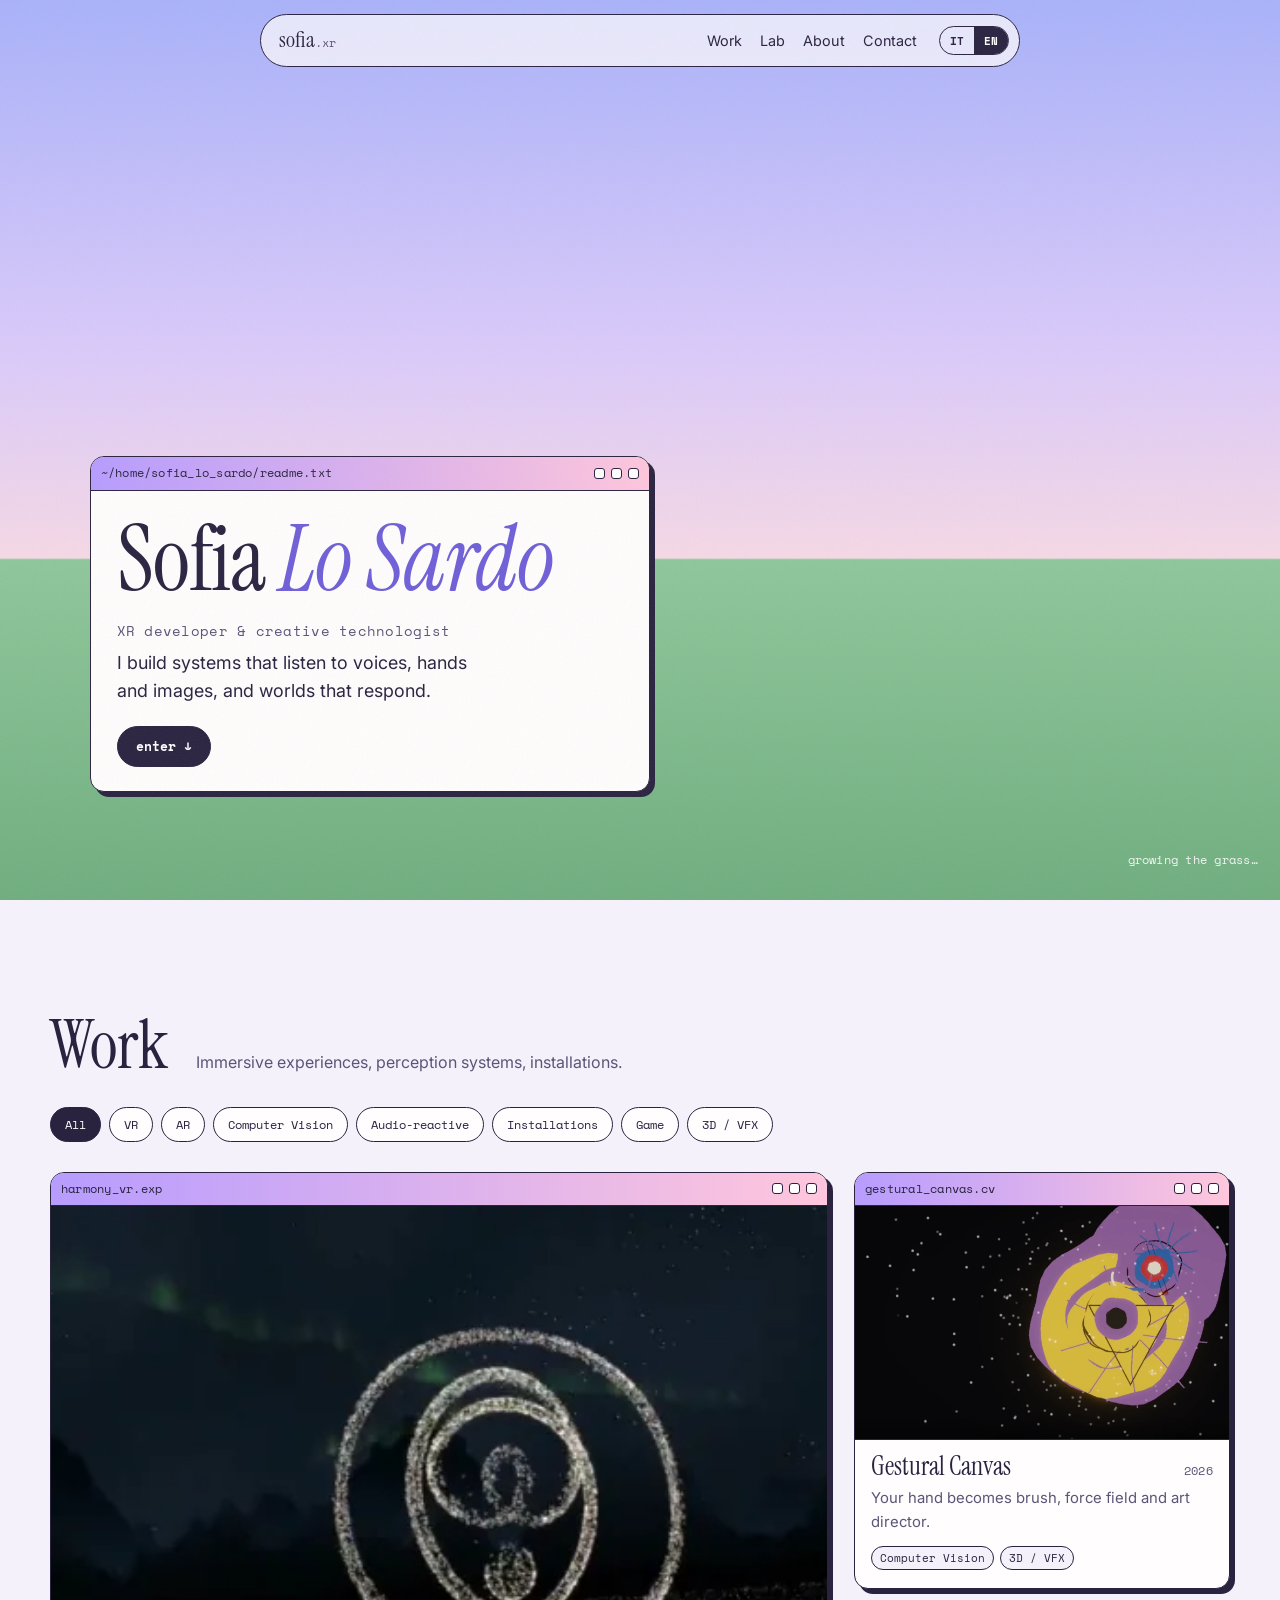
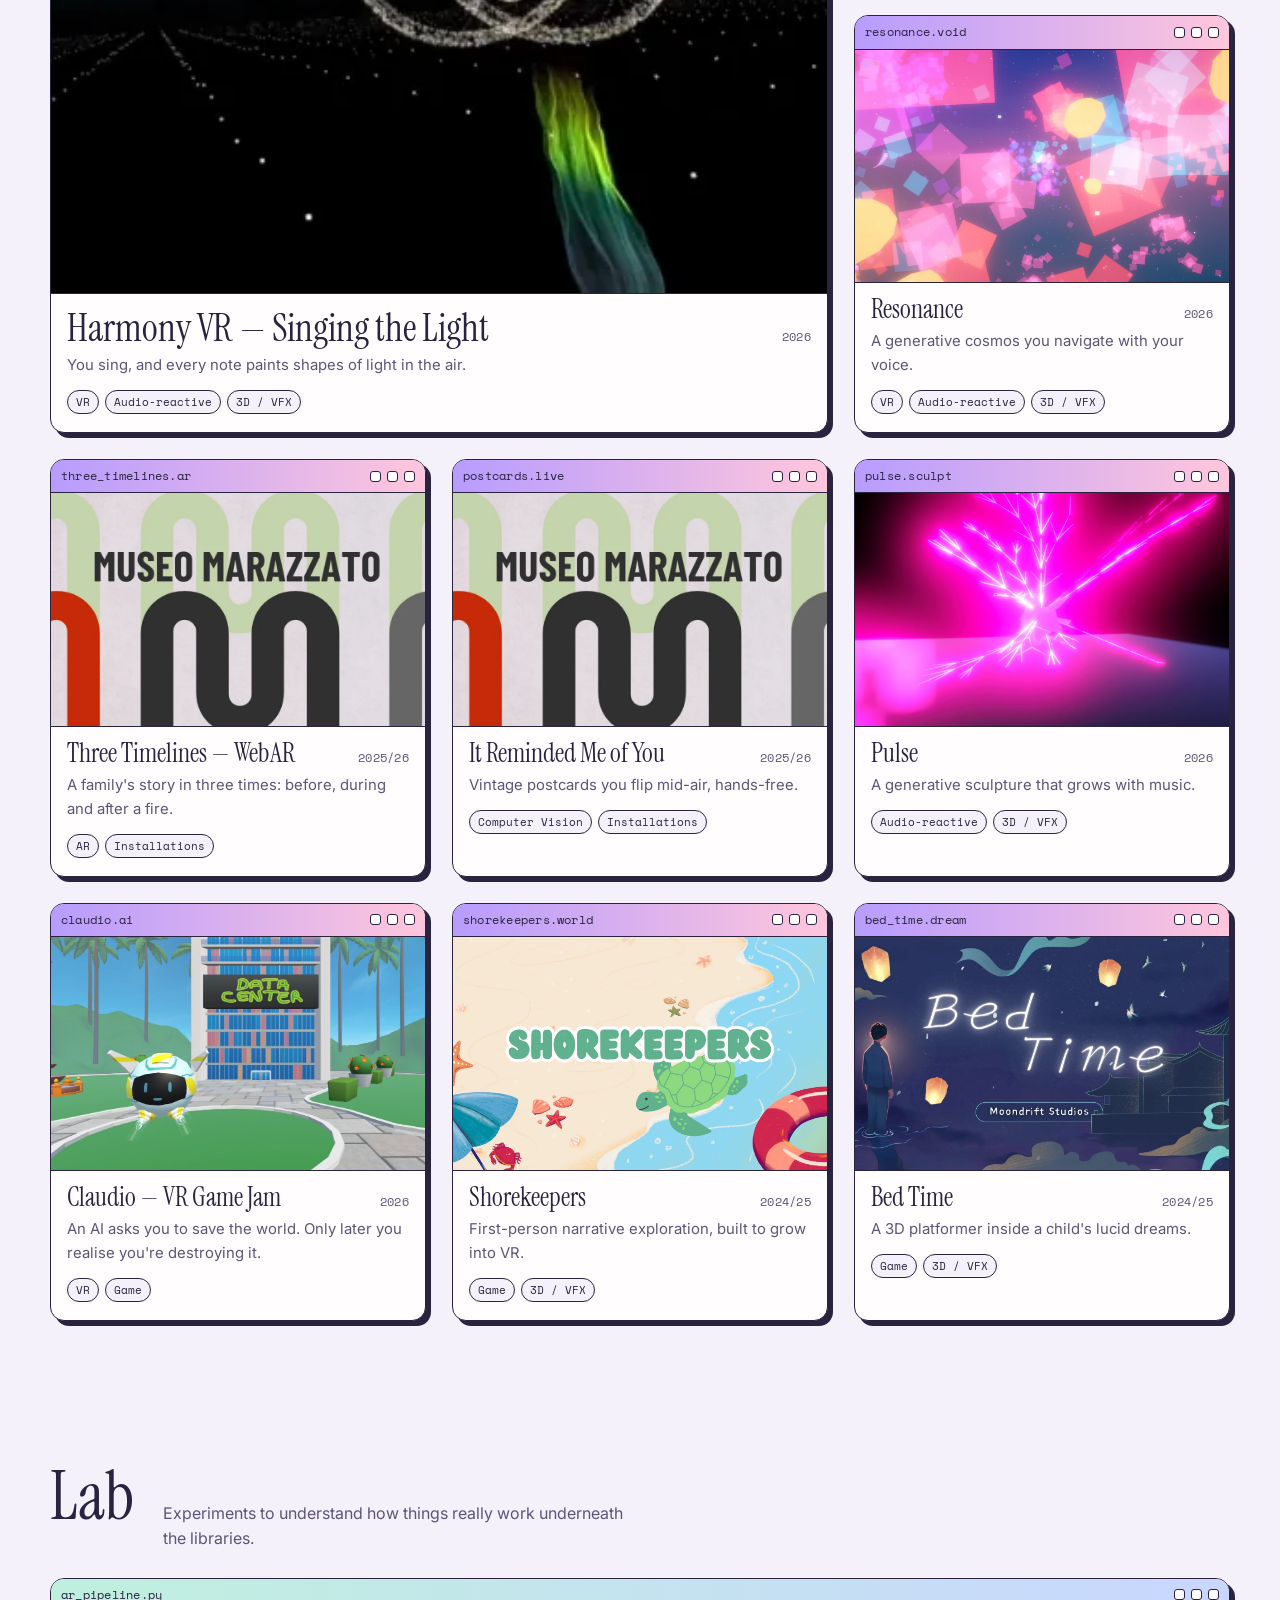
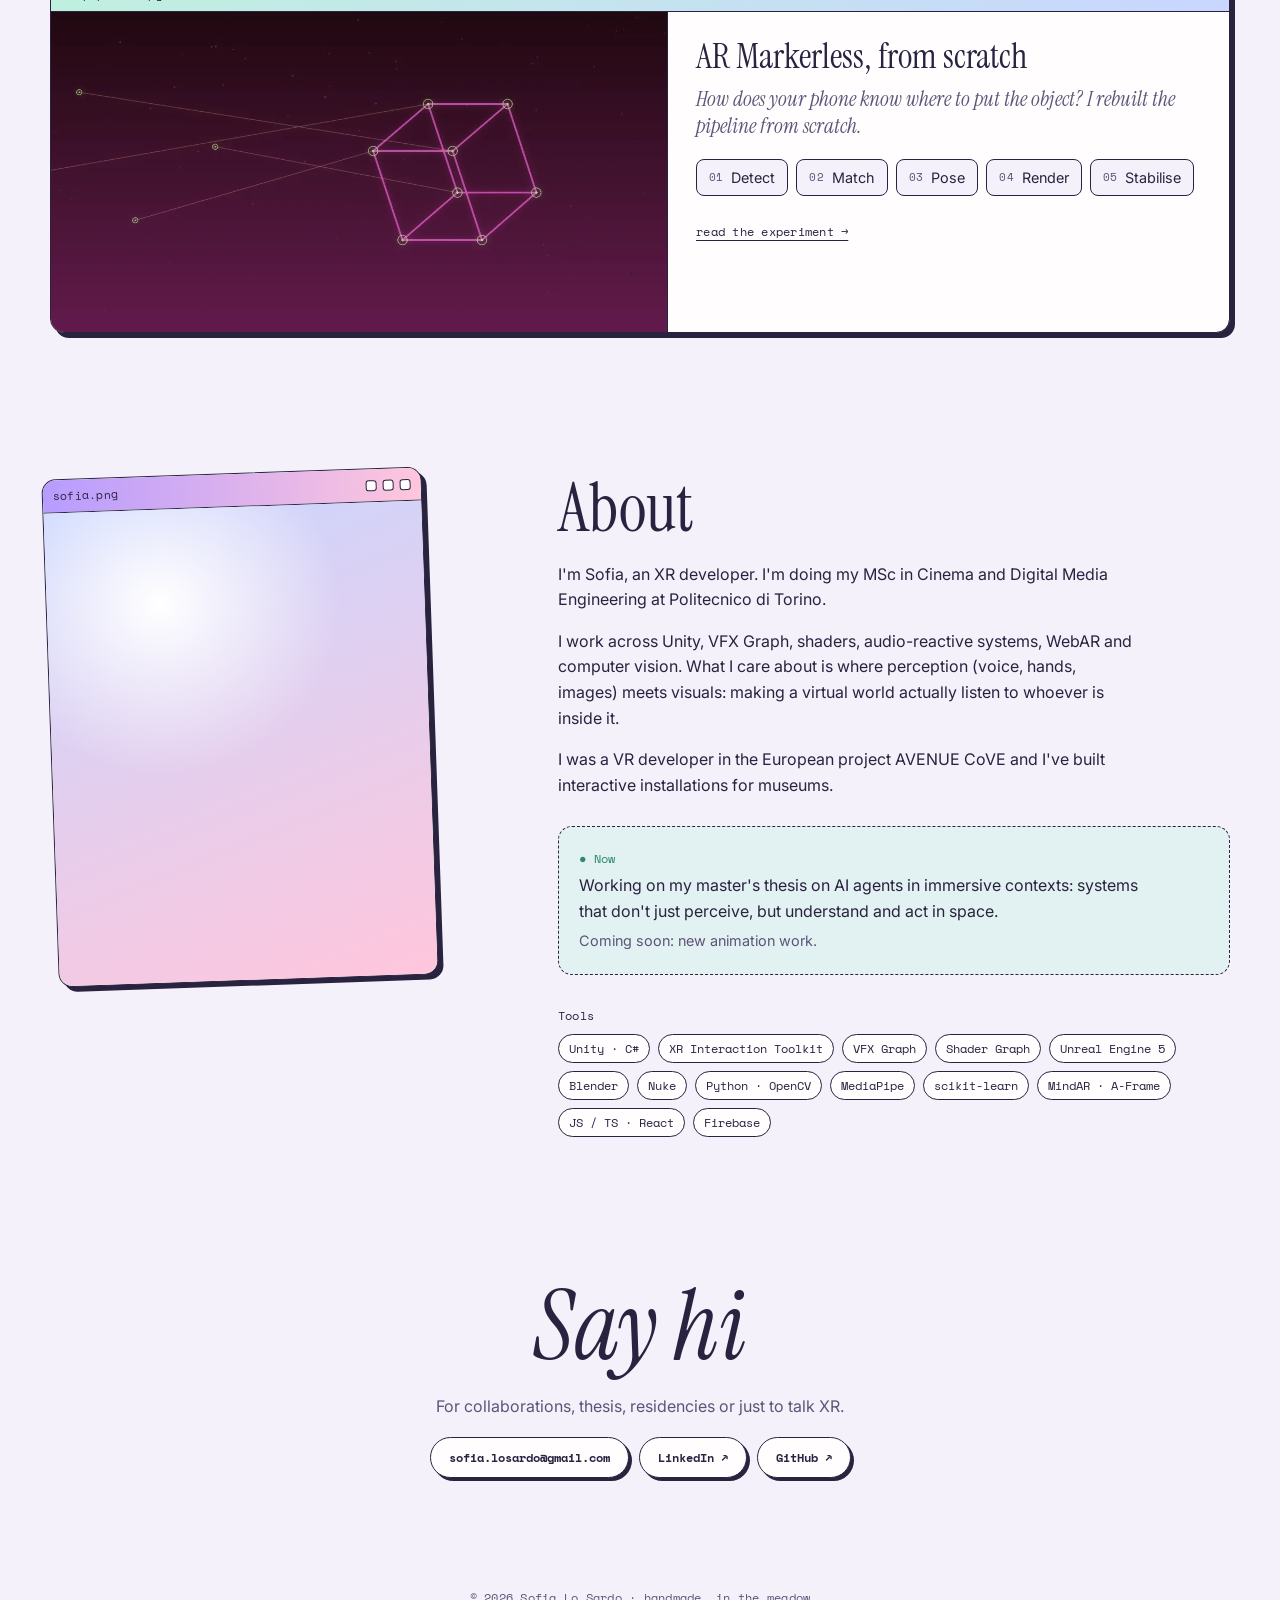
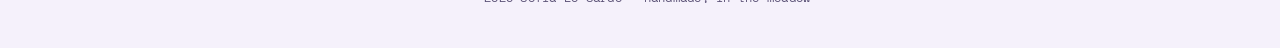
==== index.html @ 96902181 "Cache busting su CSS/JS Co-Authored-By: Claude Opus 5.5 <noreply@anthropic.com> Claude-Session: http" ====
<!DOCTYPE html>
<html lang="it">
<head>
  <meta charset="utf-8">
  <meta name="viewport" content="width=device-width, initial-scale=1">
  <title>Sofia Lo Sardo — XR Developer</title>
  <meta name="description" content="Sofia Lo Sardo — XR developer & creative technologist. VR, AR, computer vision, audio-reactive systems.">
  <meta property="og:title" content="Sofia Lo Sardo — XR Developer">
  <meta property="og:description" content="Systems that listen to voices, hands and images — and worlds that respond.">
  <link rel="preconnect" href="https://fonts.googleapis.com">
  <link rel="preconnect" href="https://fonts.gstatic.com" crossorigin>
  <link href="https://fonts.googleapis.com/css2?family=Instrument+Serif:ital@0;1&family=Space+Mono:wght@400;700&family=Inter:wght@400;500;600&display=swap" rel="stylesheet">
  <link rel="stylesheet" href="css/style.css?v=1795435050">
</head>
<body class="home">
  <header class="nav">
    <a class="nav-logo" href="#top">sofia<span>.xr</span></a>
    <nav class="nav-links">
      <a href="#work" data-i18n="nav.work">Progetti</a>
      <a href="#lab" data-i18n="nav.lab">Lab</a>
      <a href="#about" data-i18n="nav.about">About</a>
      <a href="#contact" data-i18n="nav.contact">Contatti</a>
    </nav>
    <div class="lang-toggle" role="group" aria-label="Language">
      <button data-lang="it">IT</button><button data-lang="en">EN</button>
    </div>
  </header>

  <section class="hero" id="top">
    <canvas id="hero-canvas" aria-hidden="true"></canvas>
    <div class="hero-content win">
      <div class="win-bar"><span class="mono">~/home/sofia_lo_sardo/readme.txt</span><i></i><i></i><i></i></div>
      <div class="hero-body">
        <h1>Sofia <em>Lo&nbsp;Sardo</em></h1>
        <p class="hero-role mono" data-i18n="hero.role">XR developer & creative technologist</p>
        <p class="hero-line" data-i18n="hero.line"></p>
        <a class="hero-cta" href="#work"><span data-i18n="hero.cta">entra</span> ↓</a>
      </div>
    </div>
    <p class="hero-loading mono" data-i18n="hero.loading"></p>
  </section>

  <main>
    <section class="section" id="work">
      <div class="section-head">
        <h2 data-i18n="work.title">Progetti</h2>
        <p data-i18n="work.sub"></p>
      </div>
      <div class="filters" id="filters" role="toolbar" aria-label="Filter"></div>
      <div class="grid" id="grid"></div>
    </section>

    <section class="section lab" id="lab">
      <div class="section-head">
        <h2 data-i18n="lab.title">Lab</h2>
        <p data-i18n="lab.sub"></p>
      </div>
      <div id="lab-list"></div>
    </section>

    <section class="section about" id="about">
      <div class="about-grid">
        <div class="about-photo">
          <div class="win">
            <div class="win-bar"><span class="mono">sofia.png</span><i></i><i></i><i></i></div>
            <div class="win-body photo-ph">
              <img src="assets/sofia.jpg" alt="Sofia Lo Sardo" onerror="this.remove()">
            </div>
          </div>
        </div>
        <div class="about-text">
          <h2 data-i18n="about.title">About</h2>
          <p data-i18n="about.p1"></p>
          <p data-i18n="about.p2"></p>
          <p data-i18n="about.p3"></p>
          <div class="now">
            <p class="mono now-label">● <span data-i18n="now.title">Ora</span></p>
            <p data-i18n="now.p"></p>
            <p class="now-small" data-i18n="now.anim"></p>
          </div>
          <h3 class="mono" data-i18n="skills.title">Strumenti</h3>
          <ul class="skills">
            <li>Unity · C#</li><li>XR Interaction Toolkit</li><li>VFX Graph</li><li>Shader Graph</li>
            <li>Unreal Engine 5</li><li>Blender</li><li>Nuke</li><li>Python · OpenCV</li>
            <li>MediaPipe</li><li>scikit-learn</li><li>MindAR · A-Frame</li><li>JS / TS · React</li><li>Firebase</li>
          </ul>
        </div>
      </div>
    </section>

    <section class="section contact" id="contact">
      <h2 data-i18n="contact.title">Scrivimi</h2>
      <p data-i18n="contact.p"></p>
      <div class="contact-links">
        <a class="pill" href="mailto:sofia.losardo@gmail.com">sofia.losardo@gmail.com</a>
        <a class="pill" href="https://www.linkedin.com/in/sofia-lo-sardo/" target="_blank" rel="noopener">LinkedIn ↗</a>
        <a class="pill" href="https://github.com/sofials" target="_blank" rel="noopener">GitHub ↗</a>
      </div>
    </section>
  </main>

  <footer class="footer mono">© <span id="year"></span> Sofia Lo Sardo · <span data-i18n="footer"></span></footer>

  <script src="js/projects.js?v=1795435050"></script>
  <script src="js/common.js?v=1795435050"></script>
  <script src="js/home.js?v=1795435050"></script>
  <script type="module" src="js/hero.js?v=1795435050"></script>
</body>
</html>
---- css/style.css ----
:root {
  --bg: #f5f1fb;
  --paper: #fffdfd;
  --ink: #2a2340;
  --ink-2: #5d5478;
  --line: #2a2340;
  --lilac: #b79cff;
  --pink: #ffc6dc;
  --mint: #bff0de;
  --sky: #c9d6ff;
  --radius: 14px;
  --serif: "Instrument Serif", Georgia, serif;
  --mono: "Space Mono", ui-monospace, monospace;
  --sans: "Inter", system-ui, sans-serif;
}

* { box-sizing: border-box; }
html { scroll-behavior: smooth; }
body {
  margin: 0; background: var(--bg); color: var(--ink);
  font: 16px/1.6 var(--sans);
  -webkit-font-smoothing: antialiased;
}
/* grana leggera */
body::after {
  content: ""; position: fixed; inset: 0; pointer-events: none; z-index: 100; opacity: .07;
  background-image: url("data:image/svg+xml,%3Csvg xmlns='http://www.w3.org/2000/svg' width='160' height='160'%3E%3Cfilter id='n'%3E%3CfeTurbulence type='fractalNoise' baseFrequency='.9' numOctaves='2'/%3E%3C/filter%3E%3Crect width='100%25' height='100%25' filter='url(%23n)'/%3E%3C/svg%3E");
}
a { color: inherit; }
img { display: block; max-width: 100%; }
.mono { font-family: var(--mono); font-size: .78rem; letter-spacing: .02em; }
h1, h2, h3 { font-family: var(--serif); font-weight: 400; line-height: 1.05; margin: 0; }
:focus-visible { outline: 2px dashed var(--ink); outline-offset: 3px; }

/* ---------- nav ---------- */
.nav {
  position: fixed; top: 14px; left: 50%; transform: translateX(-50%); z-index: 50;
  display: flex; align-items: center; gap: 22px;
  padding: 8px 10px 8px 18px; border: 1.5px solid var(--line); border-radius: 999px;
  background: rgba(255, 253, 253, .72); backdrop-filter: blur(12px);
  width: min(760px, calc(100% - 24px));
}
.nav-logo { font-family: var(--serif); font-size: 1.35rem; text-decoration: none; }
.nav-logo span { font-family: var(--mono); font-size: .75rem; color: var(--ink-2); }
.nav-links { display: flex; gap: 18px; margin-left: auto; }
.nav-links a { text-decoration: none; font-size: .9rem; }
.nav-links a:hover { text-decoration: underline wavy var(--lilac); text-underline-offset: 5px; }
.lang-toggle { display: flex; border: 1.5px solid var(--line); border-radius: 999px; overflow: hidden; }
.lang-toggle button {
  font: 700 .7rem var(--mono); padding: 5px 10px; border: 0; background: transparent; color: var(--ink); cursor: pointer;
}
.lang-toggle button[aria-pressed="true"] { background: var(--ink); color: var(--paper); }

/* ---------- hero ---------- */
.hero {
  position: relative; height: 100svh; min-height: 560px; overflow: hidden;
  background: linear-gradient(180deg, #a9b2fa 0%, #dccbfa 40%, #f6d9e6 62%, #8fc79a 62.2%, #6fae7e 100%);
}
#hero-canvas { position: absolute; inset: 0; width: 100%; height: 100%; display: block; opacity: 0; transition: opacity 1.2s; }
.hero.ready #hero-canvas { opacity: 1; }
.hero-loading { position: absolute; bottom: 18px; right: 22px; color: #fff; opacity: .9; transition: opacity .6s; }
.hero.ready .hero-loading, .hero.no-webgl .hero-loading { opacity: 0; }
.hero-content {
  z-index: 2;
  position: absolute; left: max(20px, 7vw); bottom: 12vh; width: min(560px, calc(100% - 40px));
  background: rgba(255, 253, 253, .82); backdrop-filter: blur(14px) saturate(1.2); -webkit-backdrop-filter: blur(14px) saturate(1.2);
}
.hero-body { padding: 22px 26px 24px; color: var(--ink); }
.hero h1 { font-size: clamp(3rem, 7vw, 5.6rem); letter-spacing: -.01em; }
.hero h1 em { font-style: italic; color: #6f5fd8; }
.hero-role { margin: 14px 0 6px; font-size: .85rem; color: var(--ink-2); }
.hero-line { font-size: clamp(1.02rem, 1.4vw, 1.18rem); max-width: 34ch; margin: 0 0 20px; }
.hero-cta {
  display: inline-block; font: 700 .8rem var(--mono); text-decoration: none; color: var(--paper);
  background: var(--ink); border: 1.5px solid var(--line); border-radius: 999px; padding: 10px 18px;
  transition: transform .2s;
}
.hero-cta:hover { transform: translateY(2px); }

/* ---------- sections ---------- */
.section { width: min(1180px, calc(100% - 40px)); margin: 0 auto; padding: 110px 0 30px; }
.section-head { display: flex; flex-wrap: wrap; align-items: baseline; gap: 10px 28px; margin-bottom: 26px; }
.section-head h2 { font-size: clamp(2.6rem, 6vw, 4.2rem); }
.section-head p { margin: 0; color: var(--ink-2); max-width: 46ch; }

/* ---------- finestre "OS" ---------- */
.win {
  display: block; background: var(--paper); border: 1.5px solid var(--line); border-radius: var(--radius);
  overflow: hidden; text-decoration: none; color: inherit;
  box-shadow: 5px 5px 0 var(--line);
}
.win-bar {
  display: flex; align-items: center; gap: 6px; padding: 7px 10px; border-bottom: 1.5px solid var(--line);
  background: linear-gradient(90deg, var(--lilac), var(--pink));
}
.win-bar .mono { margin-right: auto; font-size: .72rem; white-space: nowrap; overflow: hidden; text-overflow: ellipsis; }
.win-bar i { width: 11px; height: 11px; border: 1.5px solid var(--line); border-radius: 3px; background: var(--paper); flex: none; }

/* ---------- filtri ---------- */
.filters { display: flex; flex-wrap: wrap; gap: 8px; margin-bottom: 30px; }
.chip {
  font: 400 .78rem var(--mono); padding: 7px 14px; border: 1.5px solid var(--line); border-radius: 999px;
  background: var(--paper); color: var(--ink); cursor: pointer; transition: background .15s;
}
.chip:hover { background: var(--mint); }
.chip[aria-pressed="true"] { background: var(--ink); color: var(--paper); }

/* ---------- griglia ---------- */
.grid { display: grid; grid-template-columns: repeat(3, 1fr); gap: 26px; }
.card { transition: transform .22s, box-shadow .22s; }
.card:hover { transform: translate(-3px, -3px); box-shadow: 8px 8px 0 var(--line); }
.card.featured { grid-column: span 1; }
@media (min-width: 900px) {
  .card.featured { grid-column: span 1; }
  .grid:not(.filtered) .card.featured:first-child { grid-column: span 2; grid-row: span 2; }
  .grid:not(.filtered) .card.featured:first-child { display: flex; flex-direction: column; }
  .grid:not(.filtered) .card.featured:first-child .card-cover { aspect-ratio: auto; flex: 1; min-height: 300px; }
  .grid:not(.filtered) .card.featured:first-child h3 { font-size: 2.4rem; }
}
.card.hidden { display: none !important; }
.card-cover, .lab-cover, .p-cover {
  position: relative; aspect-ratio: 16 / 10; background-size: cover; overflow: hidden;
  border-bottom: 1.5px solid var(--line);
}
.card-cover img, .lab-cover img, .p-cover img { width: 100%; height: 100%; object-fit: cover; }
.card-body { padding: 14px 16px 18px; }
.card-top { display: flex; justify-content: space-between; gap: 10px; align-items: baseline; }
.card h3 { font-size: 1.6rem; }
.card p { margin: 6px 0 12px; color: var(--ink-2); font-size: .93rem; }
.year { color: var(--ink-2); flex: none; }
.tags { display: flex; flex-wrap: wrap; gap: 6px; }
.tag { font: .68rem var(--mono); padding: 3px 8px; border: 1px solid var(--line); border-radius: 999px; background: var(--bg); }

/* ---------- lab ---------- */
.lab .section-head h2 em { font-style: italic; }
.lab-item { transition: transform .22s, box-shadow .22s; }
.lab-item:hover { transform: translate(-3px, -3px); box-shadow: 8px 8px 0 var(--line); }
.lab-item .win-bar { background: linear-gradient(90deg, var(--mint), var(--sky)); }
.lab-body { display: grid; grid-template-columns: 1.1fr 1fr; }
.lab-cover { aspect-ratio: auto; min-height: 320px; border-bottom: 0; border-right: 1.5px solid var(--line); }
.lab-text { padding: 26px 28px; }
.lab-text h3 { font-size: 2.2rem; }
.lab-q { font-family: var(--serif); font-style: italic; font-size: 1.3rem; line-height: 1.3; color: var(--ink-2); margin: 10px 0 20px; }
.pipeline { list-style: none; padding: 0; margin: 0 0 22px; display: flex; flex-wrap: wrap; gap: 8px; }
.pipeline li { display: flex; align-items: center; gap: 8px; font-size: .9rem; padding: 6px 12px; border: 1.5px solid var(--line); border-radius: 8px; background: var(--bg); }
.pipeline li + li::before { content: "→"; margin: 0 4px 0 -20px; display: none; }
.pipeline .mono { color: var(--ink-2); font-size: .68rem; }
.link-arrow { text-decoration: underline; text-underline-offset: 4px; }

/* ---------- about ---------- */
.about-grid { display: grid; grid-template-columns: 0.8fr 1.2fr; gap: 60px; align-items: start; }
.about-photo .win { transform: rotate(-2deg); max-width: 380px; }
.photo-ph { aspect-ratio: 4 / 5; background: radial-gradient(80% 60% at 30% 20%, #fff 0%, transparent 60%), linear-gradient(160deg, var(--sky), var(--pink)); }
.photo-ph img { width: 100%; height: 100%; object-fit: cover; }
.about-text h2 { font-size: clamp(2.6rem, 6vw, 4.2rem); margin-bottom: 18px; }
.about-text p { max-width: 58ch; }
.about-text h3 { margin: 34px 0 12px; font-family: var(--mono); font-size: .78rem; }
.now { margin-top: 28px; padding: 18px 20px; border: 1.5px dashed var(--line); border-radius: var(--radius); background: rgba(191, 240, 222, .35); }
.now p { margin: 4px 0; }
.now-label { color: #2f8a6a; }
.now-small { color: var(--ink-2); font-size: .9rem; }
.skills { list-style: none; padding: 0; margin: 0; display: flex; flex-wrap: wrap; gap: 8px; }
.skills li { font: .74rem var(--mono); padding: 5px 10px; border: 1.5px solid var(--line); border-radius: 999px; background: var(--paper); }

/* ---------- contact ---------- */
.contact { text-align: center; padding-bottom: 80px; }
.contact h2 { font-size: clamp(3rem, 9vw, 6rem); font-style: italic; }
.contact p { color: var(--ink-2); }
.contact-links { display: flex; justify-content: center; flex-wrap: wrap; gap: 10px; margin-top: 18px; }
.pill {
  display: inline-block; font: 700 .78rem var(--mono); text-decoration: none; padding: 10px 18px;
  border: 1.5px solid var(--line); border-radius: 999px; background: var(--paper); box-shadow: 3px 3px 0 var(--line);
  transition: transform .15s, box-shadow .15s;
}
.pill:hover { transform: translate(2px, 2px); box-shadow: 1px 1px 0 var(--line); background: var(--pink); }

.footer { text-align: center; padding: 30px 20px 40px; color: var(--ink-2); }

/* ---------- pagina progetto ---------- */
.nav.solid { background: rgba(255, 253, 253, .9); }
.p { width: min(1000px, calc(100% - 40px)); margin: 0 auto; padding: 110px 0 40px; }
.back { display: inline-block; margin-bottom: 26px; text-decoration: none; }
.back:hover { text-decoration: underline; }
.p-file { color: var(--ink-2); margin: 0 0 8px; }
.p-head h1 { font-size: clamp(2.8rem, 7vw, 5.2rem); }
.p-tagline { font-family: var(--serif); font-style: italic; font-size: clamp(1.3rem, 2.4vw, 1.8rem); line-height: 1.25; color: var(--ink-2); margin: 12px 0 18px; max-width: 34ch; }
.p-cover { margin: 30px 0; border: 1.5px solid var(--line); border-radius: var(--radius); box-shadow: 5px 5px 0 var(--line); aspect-ratio: 16 / 8.5; }
.meta { display: grid; grid-template-columns: repeat(4, 1fr); gap: 0; margin: 0 0 50px; border: 1.5px solid var(--line); border-radius: var(--radius); overflow: hidden; background: var(--paper); }
.meta > div { padding: 14px 16px; border-right: 1.5px solid var(--line); }
.meta > div:last-child { border-right: 0; }
.meta dt { color: var(--ink-2); margin-bottom: 4px; }
.meta dd { margin: 0; font-size: .9rem; }
.p-cols { display: grid; grid-template-columns: 1.3fr 1fr; gap: 50px; margin-bottom: 40px; }
.sec-label { color: var(--ink-2); font-weight: 400; margin: 0 0 12px; }
.lead { font-size: 1.08rem; }
.list { padding-left: 0; list-style: none; margin: 0; }
.list li { position: relative; padding: 0 0 10px 22px; }
.list li::before { content: "✦"; position: absolute; left: 0; color: var(--lilac); }
.p-links { display: flex; flex-wrap: wrap; gap: 10px; margin-top: 18px; }
.video { aspect-ratio: 16 / 9; border: 1.5px solid var(--line); border-radius: var(--radius); overflow: hidden; margin: 10px 0 40px; background: #000; }
.video iframe, .video video { width: 100%; height: 100%; border: 0; display: block; }
.gallery { display: grid; grid-template-columns: repeat(2, 1fr); gap: 16px; margin-bottom: 40px; }
.gallery figure { margin: 0; border: 1.5px solid var(--line); border-radius: 10px; overflow: hidden; }

.hood { margin: 20px 0 50px; }
.hood summary { cursor: pointer; list-style: none; padding: 12px 14px; background: linear-gradient(90deg, var(--mint), var(--sky)); }
.hood summary::-webkit-details-marker { display: none; }
.hood summary .mono { font-weight: 700; font-size: .85rem; margin-right: 12px; }
.hood-hint { margin-right: auto; font-size: .85rem; color: var(--ink-2); }
.hood-plus { font-family: var(--mono); font-size: 1.2rem; transition: transform .2s; }
.hood[open] .hood-plus { transform: rotate(45deg); }
.hood-body { padding: 24px 26px 28px; }
.hood-intro { font-family: var(--serif); font-size: 1.4rem; line-height: 1.3; margin: 0 0 22px; }
.steps { list-style: none; padding: 0; margin: 0 0 20px; display: grid; gap: 12px; }
.step { display: grid; grid-template-columns: 48px 1fr; gap: 10px; padding: 14px 16px; border: 1.5px solid var(--line); border-radius: 10px; background: var(--bg); }
.step-n { font-size: 1rem; color: var(--lilac); font-weight: 700; }
.step h4 { margin: 0 0 4px; font-size: 1rem; }
.step p { margin: 0; color: var(--ink-2); font-size: .93rem; }
.table-wrap { margin: 24px 0; overflow-x: auto; }
.table-cap { color: var(--ink-2); margin: 0 0 8px; }
table { width: 100%; border-collapse: collapse; font-size: .9rem; background: var(--paper); border: 1.5px solid var(--line); }
th, td { text-align: left; padding: 10px 12px; border-bottom: 1px solid #d8d0ea; vertical-align: top; }
th { font: 700 .72rem var(--mono); background: var(--bg); border-bottom: 1.5px solid var(--line); }
.lesson { margin-top: 22px; padding: 16px 18px; border-left: 4px solid var(--lilac); background: rgba(183, 156, 255, .12); border-radius: 0 10px 10px 0; }
.lesson p { margin: 4px 0; }
.lesson .mono { color: var(--ink-2); }

.next { margin-top: 30px; transition: transform .22s, box-shadow .22s; }
.next:hover { transform: translate(-3px, -3px); box-shadow: 8px 8px 0 var(--line); }
.next-body { padding: 18px 20px; }
.next-body h3 { font-size: 2rem; }
.next-body p { margin: 6px 0 0; color: var(--ink-2); }

/* ---------- responsive ---------- */
@media (max-width: 900px) {
  .grid { grid-template-columns: repeat(2, 1fr); }
  .lab-body { grid-template-columns: 1fr; }
  .lab-cover { min-height: 220px; border-right: 0; border-bottom: 1.5px solid var(--line); }
  .about-grid { grid-template-columns: 1fr; gap: 40px; }
  .meta { grid-template-columns: 1fr 1fr; }
  .meta > div:nth-child(2) { border-right: 0; }
  .meta > div:nth-child(-n+2) { border-bottom: 1.5px solid var(--line); }
  .p-cols { grid-template-columns: 1fr; gap: 30px; }
}
@media (max-width: 620px) {
  .nav { gap: 10px; padding-left: 14px; }
  .nav-links { gap: 10px; }
  .nav-links a { font-size: .78rem; }
  .nav-links a[href$="contact"] { display: none; }
  .grid { grid-template-columns: 1fr; }
  .gallery { grid-template-columns: 1fr; }
  .meta { grid-template-columns: 1fr; }
  .meta > div { border-right: 0; border-bottom: 1.5px solid var(--line); }
  .meta > div:last-child { border-bottom: 0; }
  .hero-content { bottom: 6vh; }
  .hero-body { padding: 16px 18px 18px; }
}
@media (prefers-reduced-motion: reduce) {
  html { scroll-behavior: auto; }
  * { transition: none !important; }
}
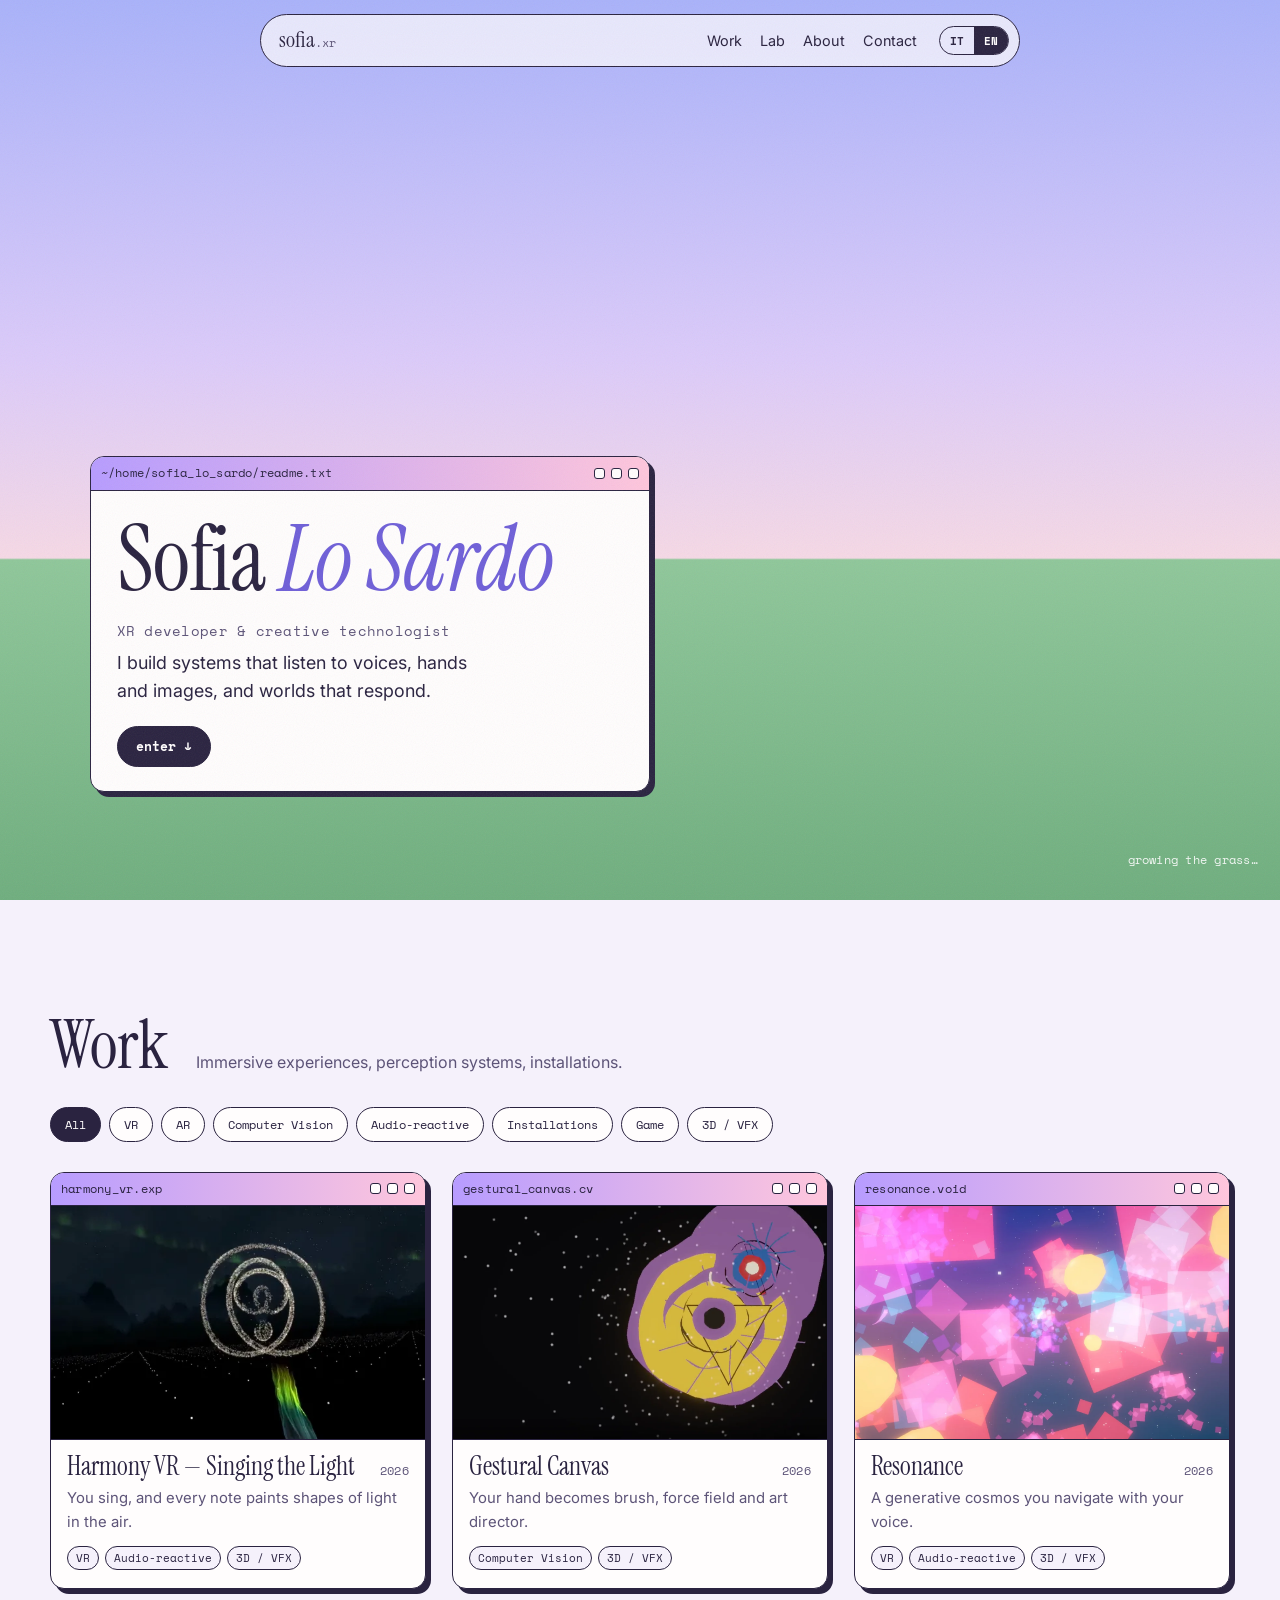
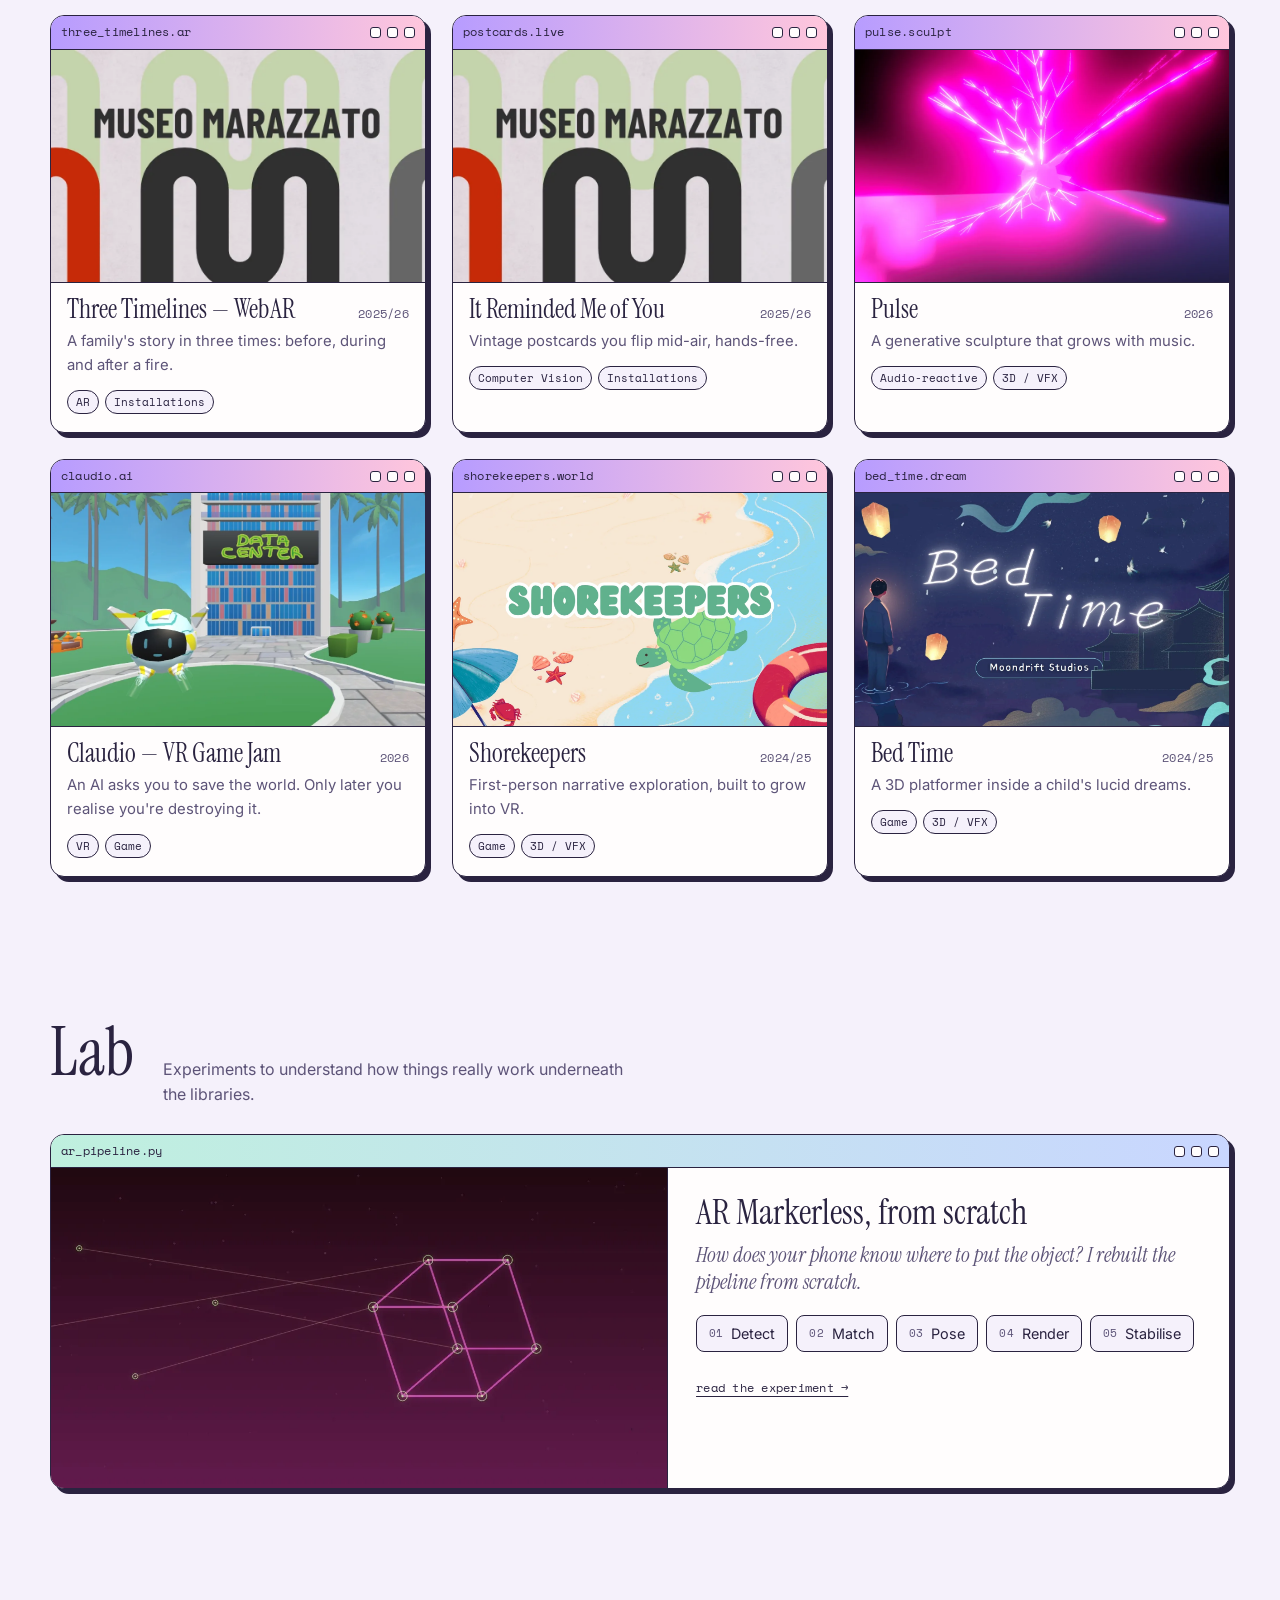
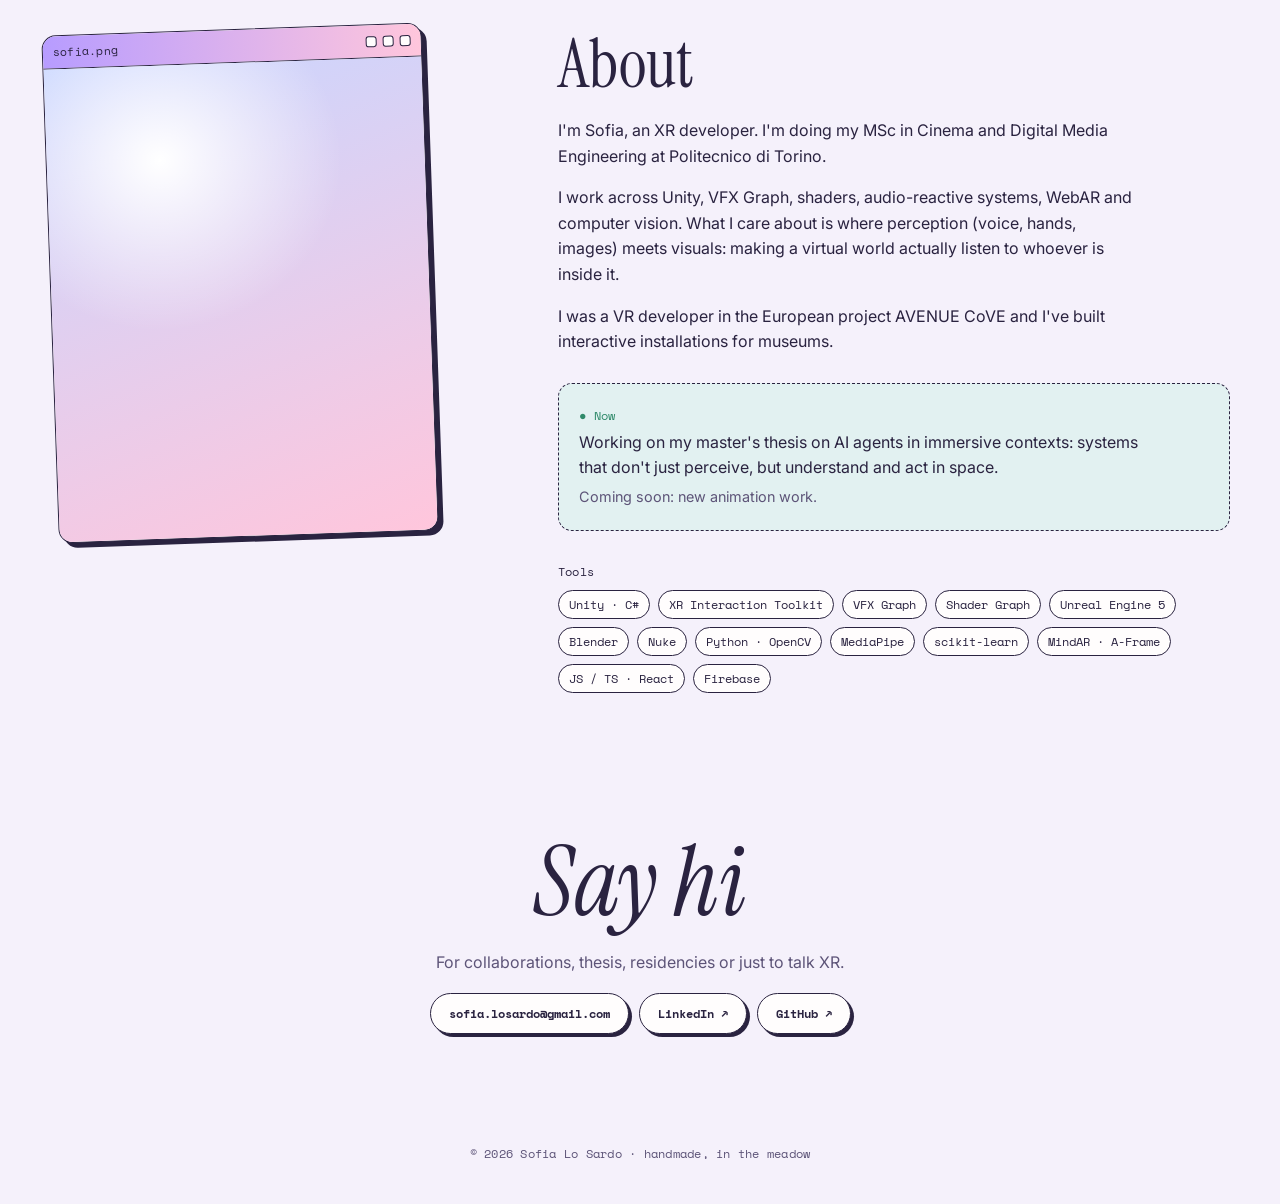
==== commit b7b7bea5: "Griglia uniforme: Harmony stessa grandezza delle altre card Co-Authored-By: Claude Opus 5.5 <noreply" ====
--- a/index.html
+++ b/index.html
@@ -10,7 +10,7 @@
   <link rel="preconnect" href="https://fonts.googleapis.com">
   <link rel="preconnect" href="https://fonts.gstatic.com" crossorigin>
   <link href="https://fonts.googleapis.com/css2?family=Instrument+Serif:ital@0;1&family=Space+Mono:wght@400;700&family=Inter:wght@400;500;600&display=swap" rel="stylesheet">
-  <link rel="stylesheet" href="css/style.css?v=1795435050">
+  <link rel="stylesheet" href="css/style.css?v=1795435146">
 </head>
 <body class="home">
   <header class="nav">
@@ -101,9 +101,9 @@
 
   <footer class="footer mono">© <span id="year"></span> Sofia Lo Sardo · <span data-i18n="footer"></span></footer>
 
-  <script src="js/projects.js?v=1795435050"></script>
-  <script src="js/common.js?v=1795435050"></script>
-  <script src="js/home.js?v=1795435050"></script>
-  <script type="module" src="js/hero.js?v=1795435050"></script>
+  <script src="js/projects.js?v=1795435146"></script>
+  <script src="js/common.js?v=1795435146"></script>
+  <script src="js/home.js?v=1795435146"></script>
+  <script type="module" src="js/hero.js?v=1795435146"></script>
 </body>
 </html>
--- a/css/style.css
+++ b/css/style.css
@@ -109,14 +109,6 @@
 .grid { display: grid; grid-template-columns: repeat(3, 1fr); gap: 26px; }
 .card { transition: transform .22s, box-shadow .22s; }
 .card:hover { transform: translate(-3px, -3px); box-shadow: 8px 8px 0 var(--line); }
-.card.featured { grid-column: span 1; }
-@media (min-width: 900px) {
-  .card.featured { grid-column: span 1; }
-  .grid:not(.filtered) .card.featured:first-child { grid-column: span 2; grid-row: span 2; }
-  .grid:not(.filtered) .card.featured:first-child { display: flex; flex-direction: column; }
-  .grid:not(.filtered) .card.featured:first-child .card-cover { aspect-ratio: auto; flex: 1; min-height: 300px; }
-  .grid:not(.filtered) .card.featured:first-child h3 { font-size: 2.4rem; }
-}
 .card.hidden { display: none !important; }
 .card-cover, .lab-cover, .p-cover {
   position: relative; aspect-ratio: 16 / 10; background-size: cover; overflow: hidden;
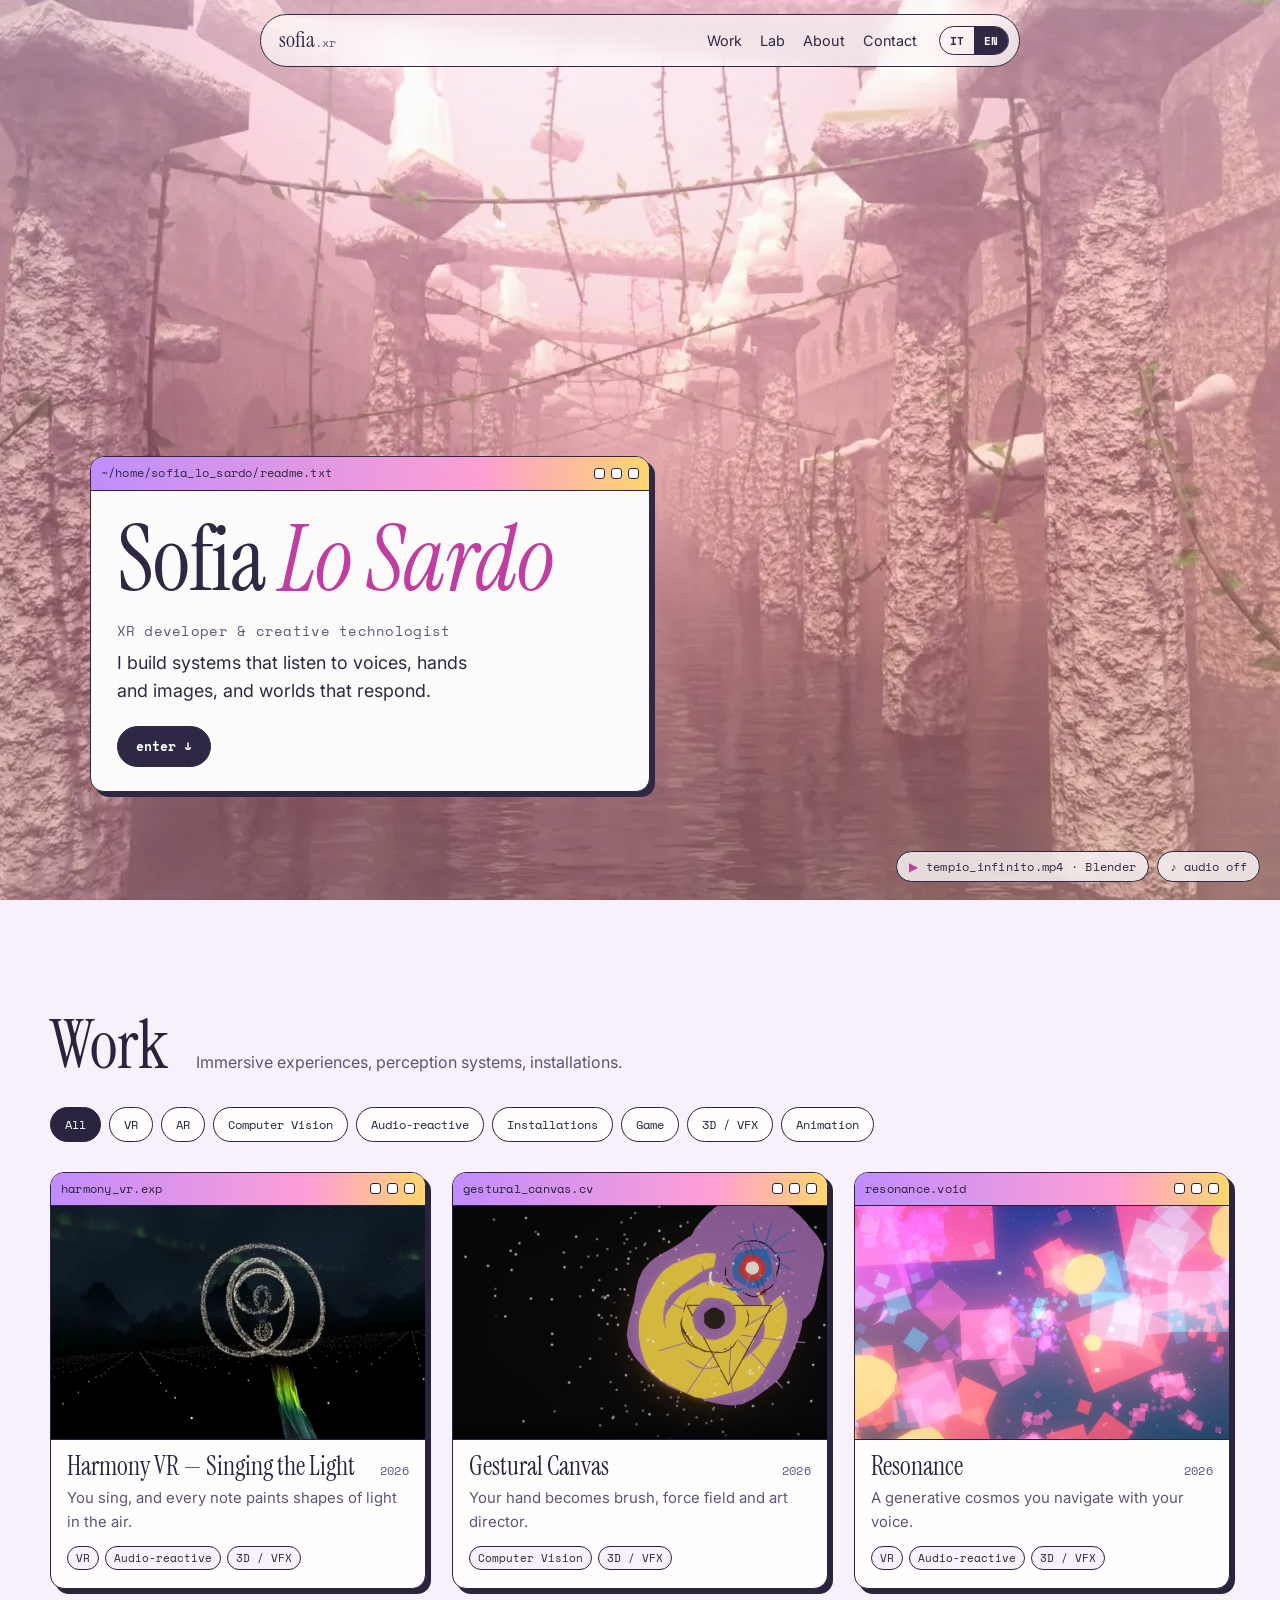
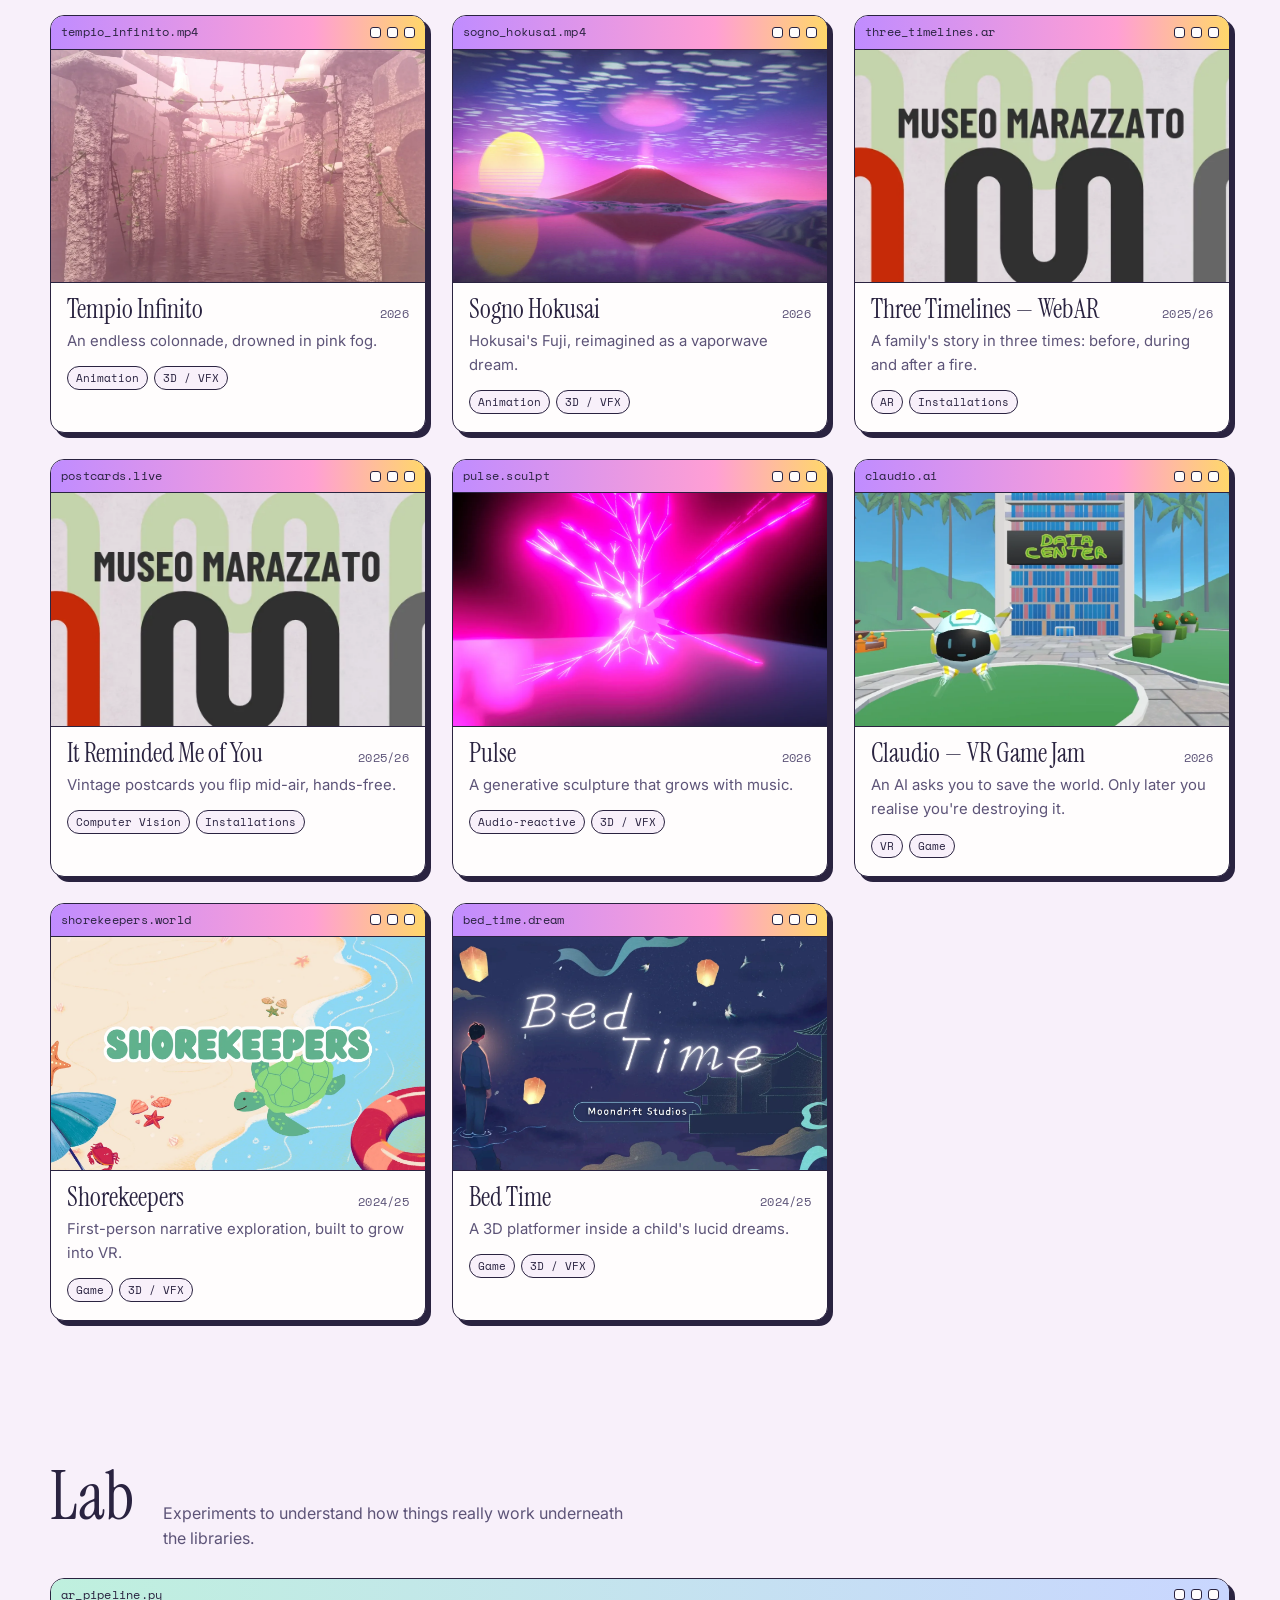
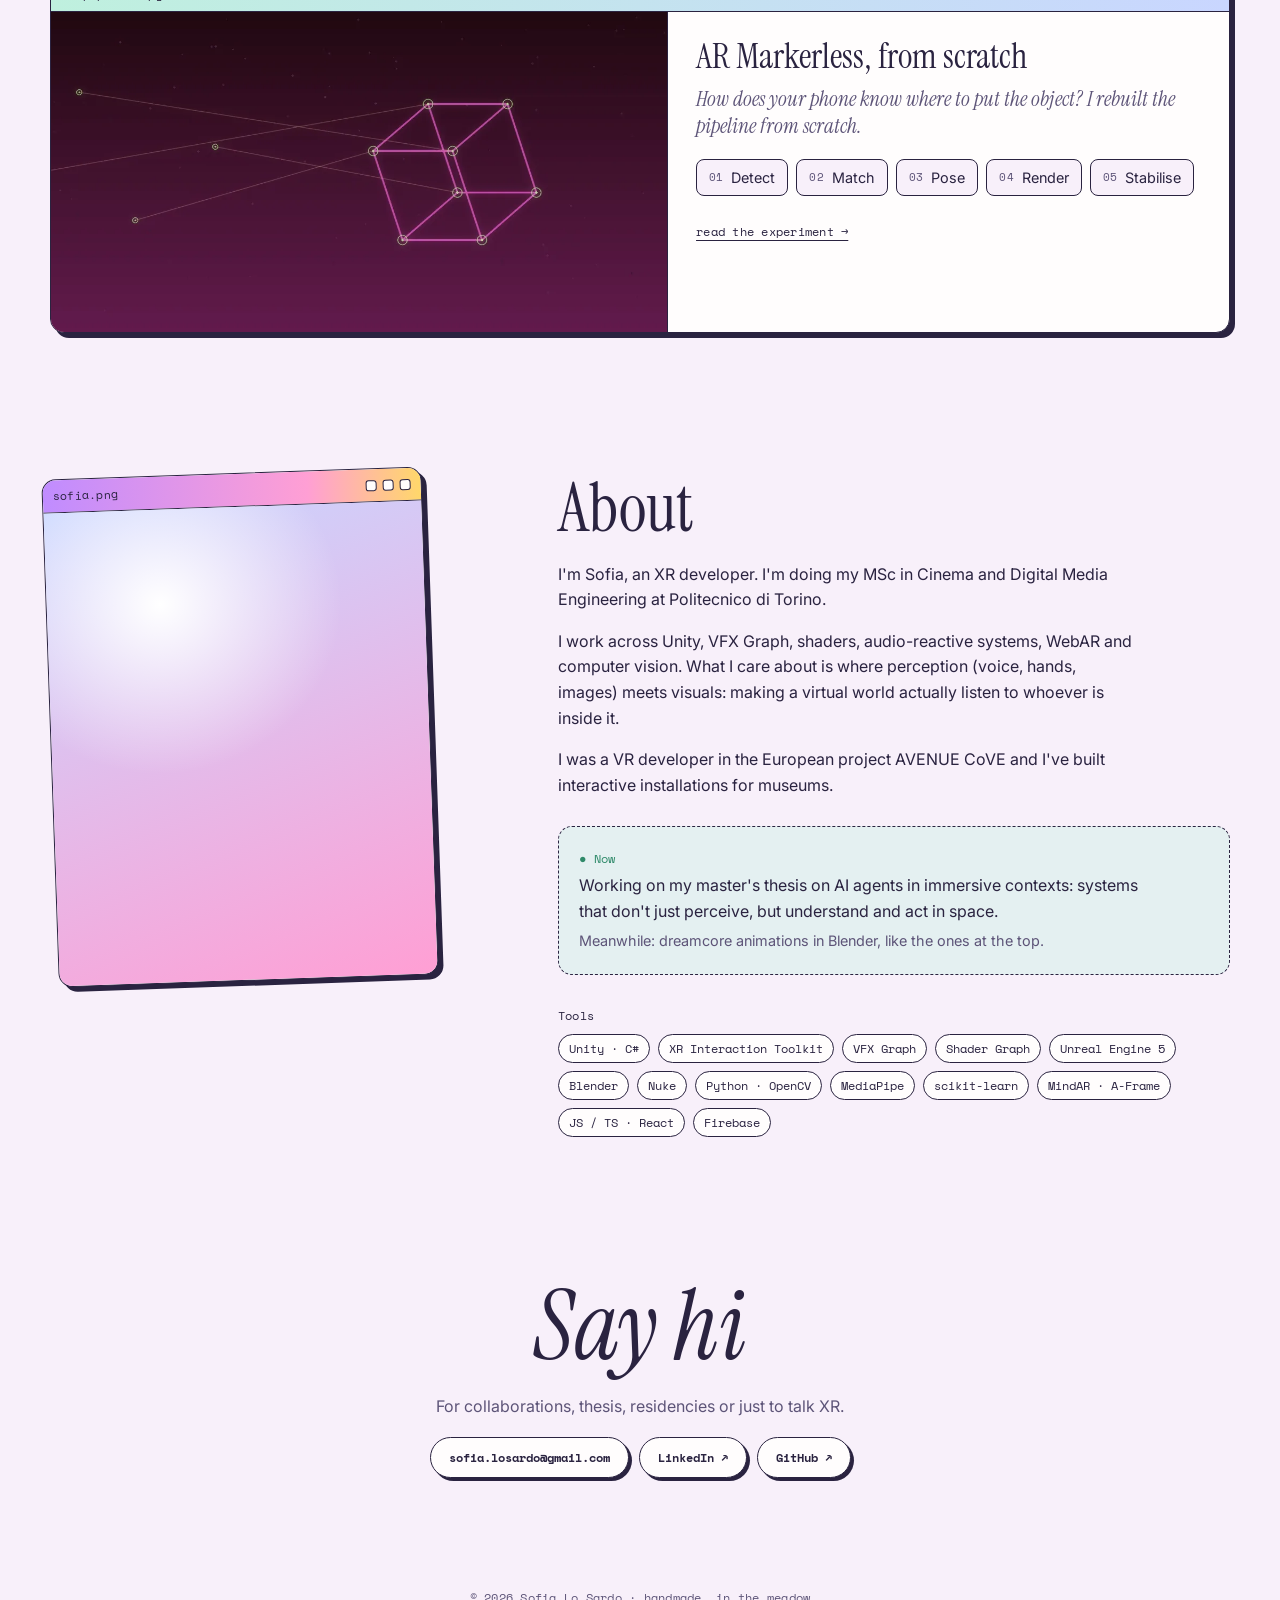
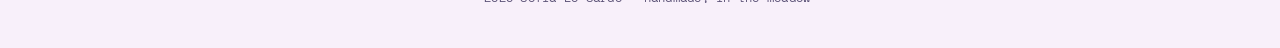
==== commit 15c89f91: "Hero con le animazioni Blender, palette vaporwave, progetti Tempio Infinito e Sogno Hokusai Co-Autho" ====
--- a/index.html
+++ b/index.html
@@ -10,7 +10,7 @@
   <link rel="preconnect" href="https://fonts.googleapis.com">
   <link rel="preconnect" href="https://fonts.gstatic.com" crossorigin>
   <link href="https://fonts.googleapis.com/css2?family=Instrument+Serif:ital@0;1&family=Space+Mono:wght@400;700&family=Inter:wght@400;500;600&display=swap" rel="stylesheet">
-  <link rel="stylesheet" href="css/style.css?v=1795435146">
+  <link rel="stylesheet" href="css/style.css?v=1795447477">
 </head>
 <body class="home">
   <header class="nav">
@@ -27,7 +27,8 @@
   </header>
 
   <section class="hero" id="top">
-    <canvas id="hero-canvas" aria-hidden="true"></canvas>
+    <video class="hero-video" playsinline muted preload="auto" aria-hidden="true"></video>
+    <video class="hero-video" playsinline muted preload="none" aria-hidden="true"></video>
     <div class="hero-content win">
       <div class="win-bar"><span class="mono">~/home/sofia_lo_sardo/readme.txt</span><i></i><i></i><i></i></div>
       <div class="hero-body">
@@ -37,7 +38,10 @@
         <a class="hero-cta" href="#work"><span data-i18n="hero.cta">entra</span> ↓</a>
       </div>
     </div>
-    <p class="hero-loading mono" data-i18n="hero.loading"></p>
+    <div class="hero-hud mono">
+      <a class="hero-now" href="#"><b>▶</b> <span></span> · Blender</a>
+      <button class="hero-sound" aria-pressed="false">♪ <span>audio off</span></button>
+    </div>
   </section>
 
   <main>
@@ -101,9 +105,9 @@
 
   <footer class="footer mono">© <span id="year"></span> Sofia Lo Sardo · <span data-i18n="footer"></span></footer>
 
-  <script src="js/projects.js?v=1795435146"></script>
-  <script src="js/common.js?v=1795435146"></script>
-  <script src="js/home.js?v=1795435146"></script>
-  <script type="module" src="js/hero.js?v=1795435146"></script>
+  <script src="js/projects.js?v=1795447477"></script>
+  <script src="js/common.js?v=1795447477"></script>
+  <script src="js/home.js?v=1795447477"></script>
+  <script src="js/hero.js?v=1795447477"></script>
 </body>
 </html>
--- a/css/style.css
+++ b/css/style.css
@@ -1,11 +1,13 @@
 :root {
-  --bg: #f5f1fb;
+  --bg: #f8f0fa;
   --paper: #fffdfd;
   --ink: #2a2340;
   --ink-2: #5d5478;
   --line: #2a2340;
-  --lilac: #b79cff;
-  --pink: #ffc6dc;
+  --lilac: #c08cff;
+  --pink: #ff9fd4;
+  --sun: #ffd76a;
+  --magenta: #c2399f;
   --mint: #bff0de;
   --sky: #c9d6ff;
   --radius: 14px;
@@ -54,12 +56,24 @@
 /* ---------- hero ---------- */
 .hero {
   position: relative; height: 100svh; min-height: 560px; overflow: hidden;
-  background: linear-gradient(180deg, #a9b2fa 0%, #dccbfa 40%, #f6d9e6 62%, #8fc79a 62.2%, #6fae7e 100%);
-}
-#hero-canvas { position: absolute; inset: 0; width: 100%; height: 100%; display: block; opacity: 0; transition: opacity 1.2s; }
-.hero.ready #hero-canvas { opacity: 1; }
-.hero-loading { position: absolute; bottom: 18px; right: 22px; color: #fff; opacity: .9; transition: opacity .6s; }
-.hero.ready .hero-loading, .hero.no-webgl .hero-loading { opacity: 0; }
+  background: linear-gradient(180deg, #5b4bd6 0%, #c35fd6 45%, #ff9fd4 70%, #f3c7dd 100%);
+}
+.hero-video {
+  position: absolute; inset: 0; width: 100%; height: 100%; object-fit: cover; display: block;
+  opacity: 0; transition: opacity 1.2s ease;
+}
+.hero-video.on { opacity: 1; }
+.hero-hud {
+  position: absolute; z-index: 3; right: 20px; bottom: 18px; display: flex; gap: 8px; align-items: center;
+}
+.hero-now, .hero-sound {
+  font: 400 .72rem var(--mono); color: var(--ink); text-decoration: none; cursor: pointer;
+  background: rgba(255, 253, 253, .8); backdrop-filter: blur(10px); -webkit-backdrop-filter: blur(10px);
+  border: 1.5px solid var(--line); border-radius: 999px; padding: 6px 12px;
+}
+.hero-now b { color: var(--magenta); font-weight: 400; }
+.hero-now:hover, .hero-sound:hover { background: var(--sun); }
+.hero-sound[aria-pressed="true"] { background: var(--ink); color: var(--paper); }
 .hero-content {
   z-index: 2;
   position: absolute; left: max(20px, 7vw); bottom: 12vh; width: min(560px, calc(100% - 40px));
@@ -67,7 +81,7 @@
 }
 .hero-body { padding: 22px 26px 24px; color: var(--ink); }
 .hero h1 { font-size: clamp(3rem, 7vw, 5.6rem); letter-spacing: -.01em; }
-.hero h1 em { font-style: italic; color: #6f5fd8; }
+.hero h1 em { font-style: italic; color: var(--magenta); }
 .hero-role { margin: 14px 0 6px; font-size: .85rem; color: var(--ink-2); }
 .hero-line { font-size: clamp(1.02rem, 1.4vw, 1.18rem); max-width: 34ch; margin: 0 0 20px; }
 .hero-cta {
@@ -91,7 +105,7 @@
 }
 .win-bar {
   display: flex; align-items: center; gap: 6px; padding: 7px 10px; border-bottom: 1.5px solid var(--line);
-  background: linear-gradient(90deg, var(--lilac), var(--pink));
+  background: linear-gradient(90deg, var(--lilac), var(--pink) 70%, var(--sun));
 }
 .win-bar .mono { margin-right: auto; font-size: .72rem; white-space: nowrap; overflow: hidden; text-overflow: ellipsis; }
 .win-bar i { width: 11px; height: 11px; border: 1.5px solid var(--line); border-radius: 3px; background: var(--paper); flex: none; }
@@ -205,7 +219,7 @@
 .hood-intro { font-family: var(--serif); font-size: 1.4rem; line-height: 1.3; margin: 0 0 22px; }
 .steps { list-style: none; padding: 0; margin: 0 0 20px; display: grid; gap: 12px; }
 .step { display: grid; grid-template-columns: 48px 1fr; gap: 10px; padding: 14px 16px; border: 1.5px solid var(--line); border-radius: 10px; background: var(--bg); }
-.step-n { font-size: 1rem; color: var(--lilac); font-weight: 700; }
+.step-n { font-size: 1rem; color: var(--magenta); font-weight: 700; }
 .step h4 { margin: 0 0 4px; font-size: 1rem; }
 .step p { margin: 0; color: var(--ink-2); font-size: .93rem; }
 .table-wrap { margin: 24px 0; overflow-x: auto; }
@@ -246,8 +260,13 @@
   .meta > div:last-child { border-bottom: 0; }
   .hero-content { bottom: 6vh; }
   .hero-body { padding: 16px 18px 18px; }
+  .hero-content { bottom: 70px; }
+  .hero-hud { left: 20px; right: auto; bottom: 16px; }
 }
 @media (prefers-reduced-motion: reduce) {
   html { scroll-behavior: auto; }
   * { transition: none !important; }
 }
+
+.p-video { aspect-ratio: 16 / 9; background: #000; }
+.p-video video { width: 100%; height: 100%; display: block; object-fit: cover; }
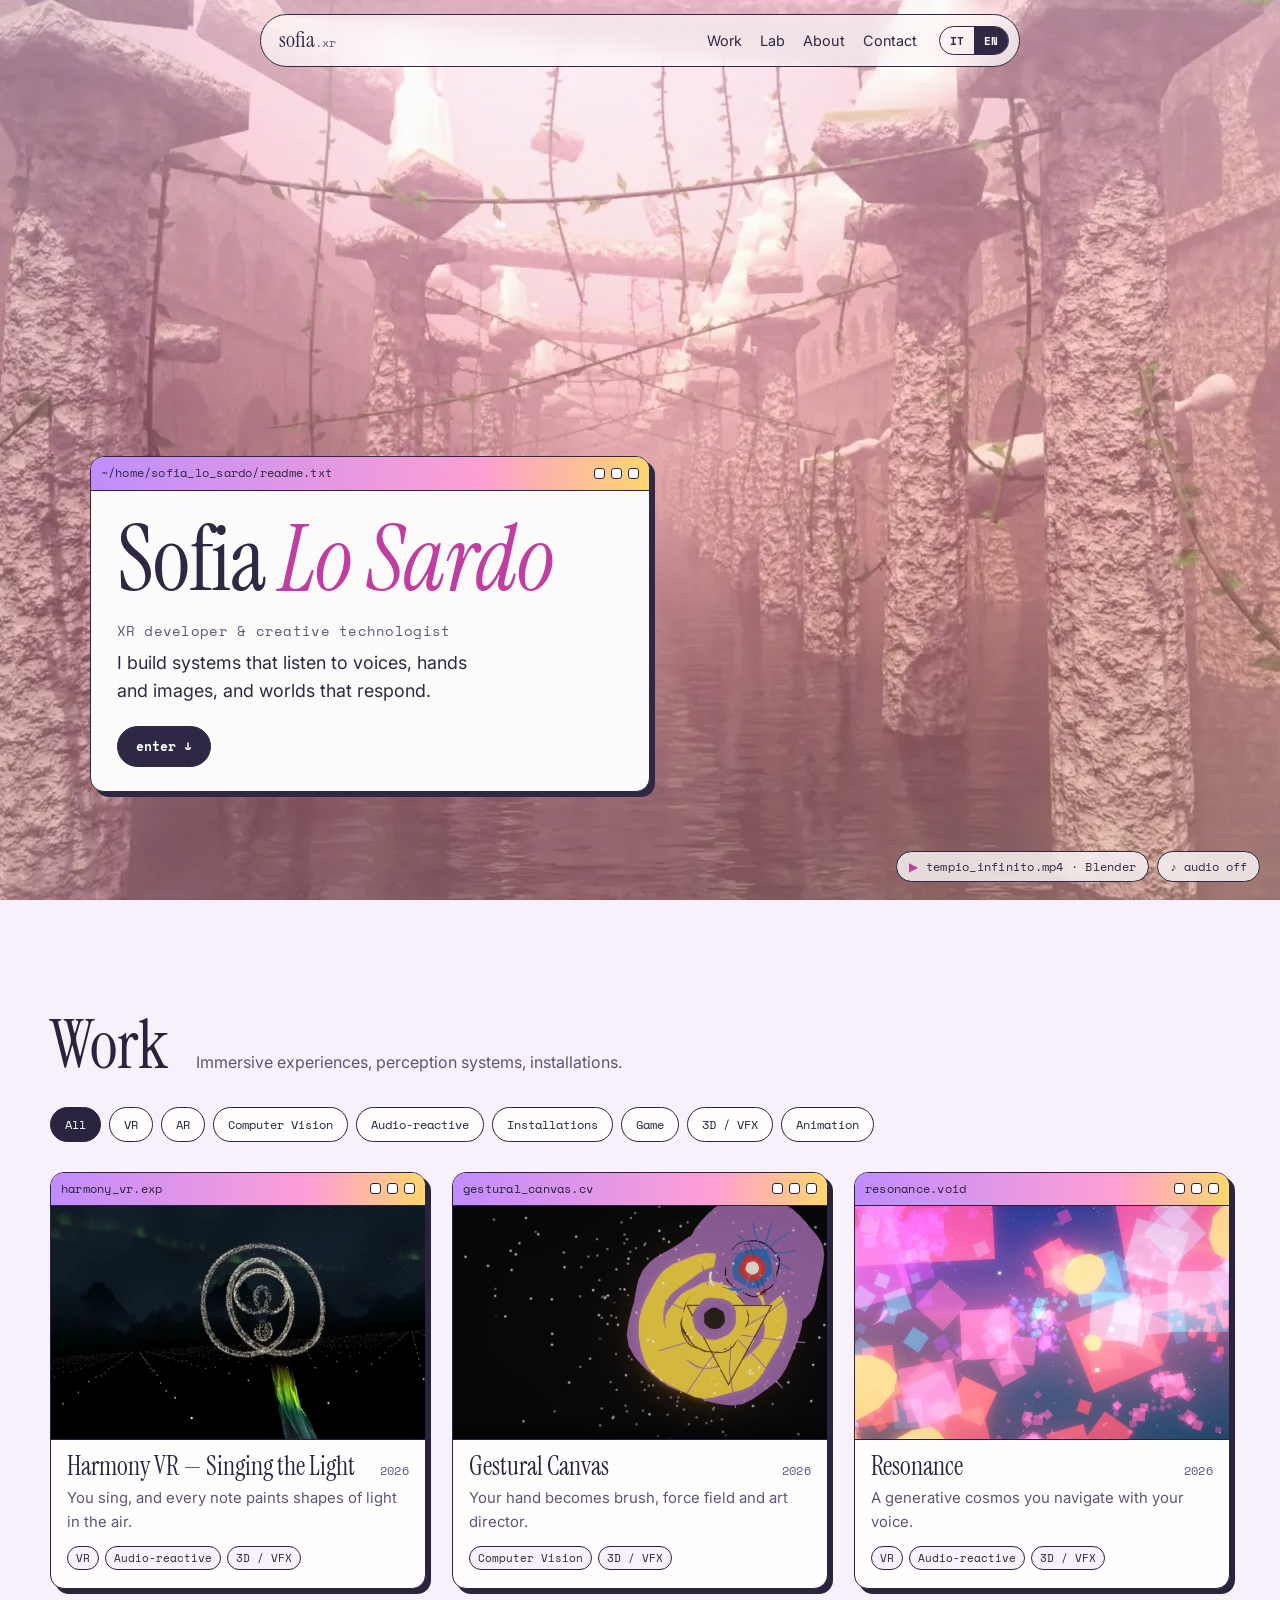
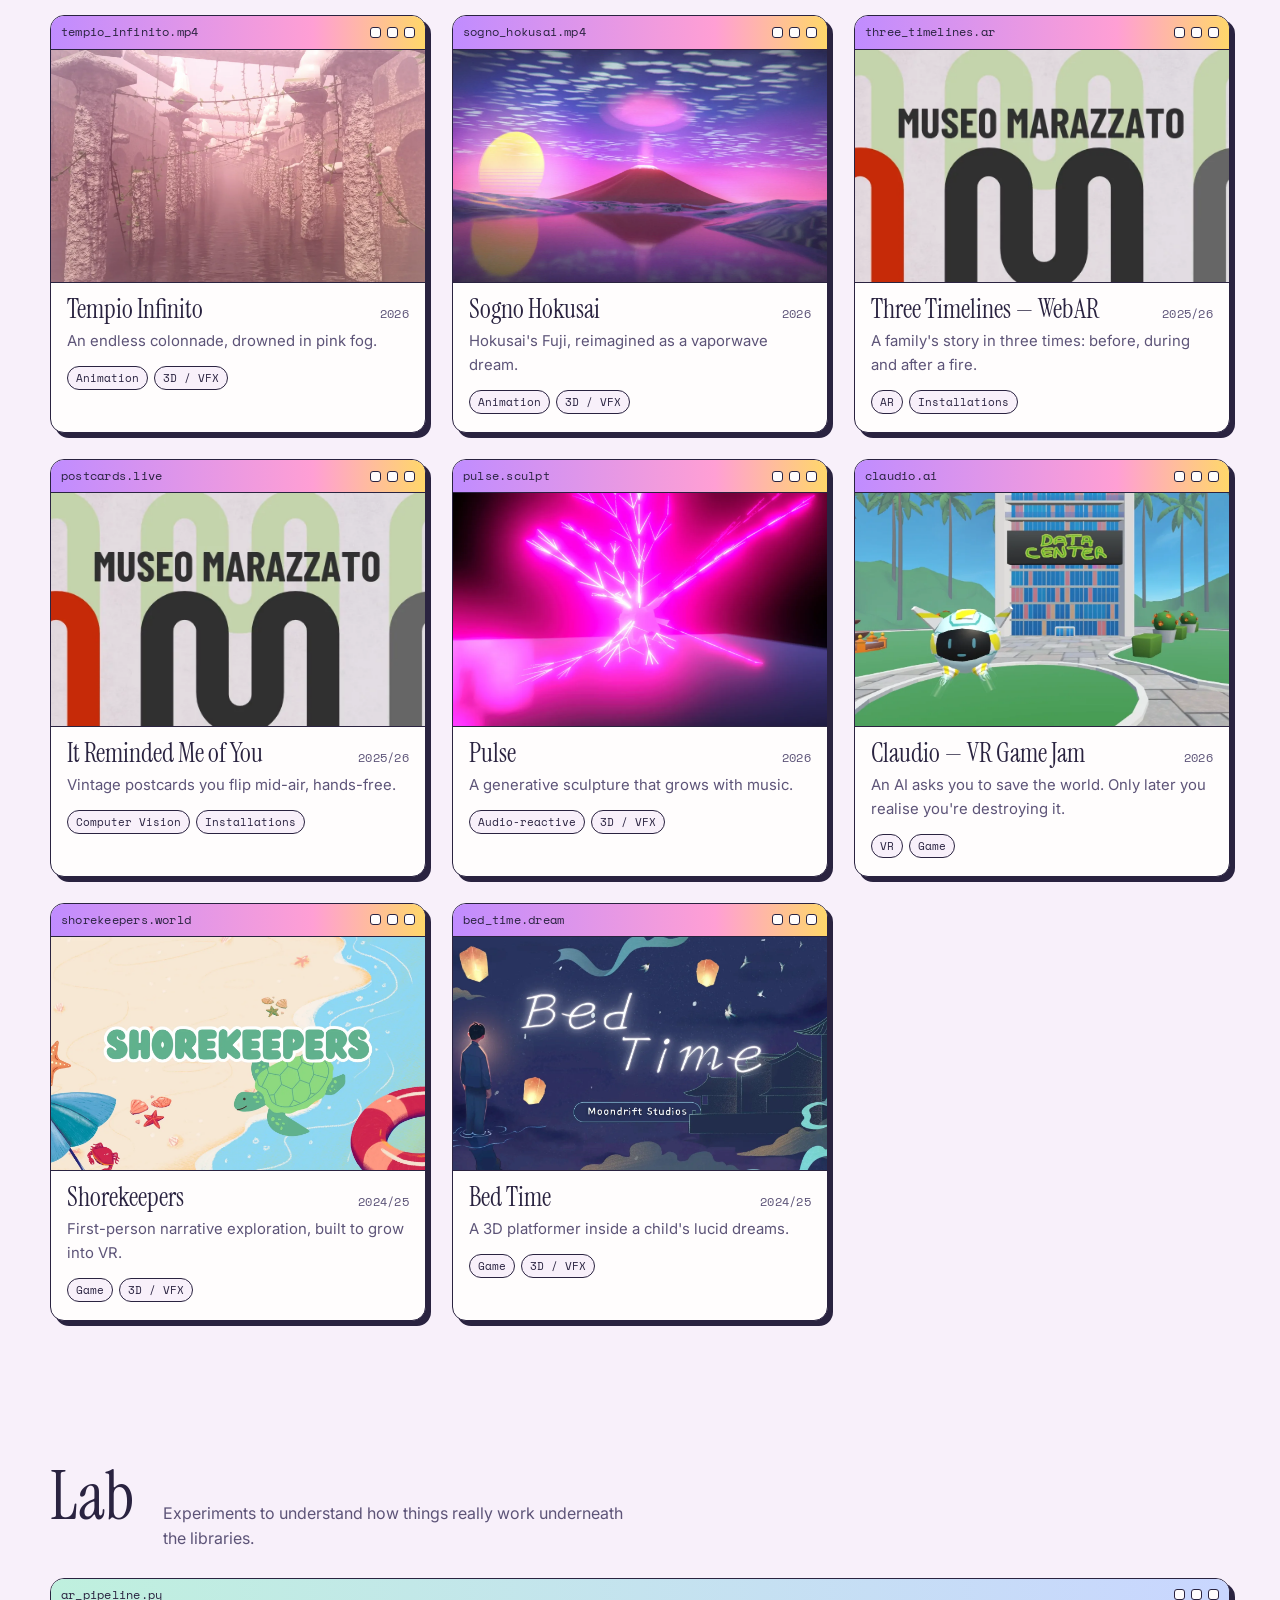
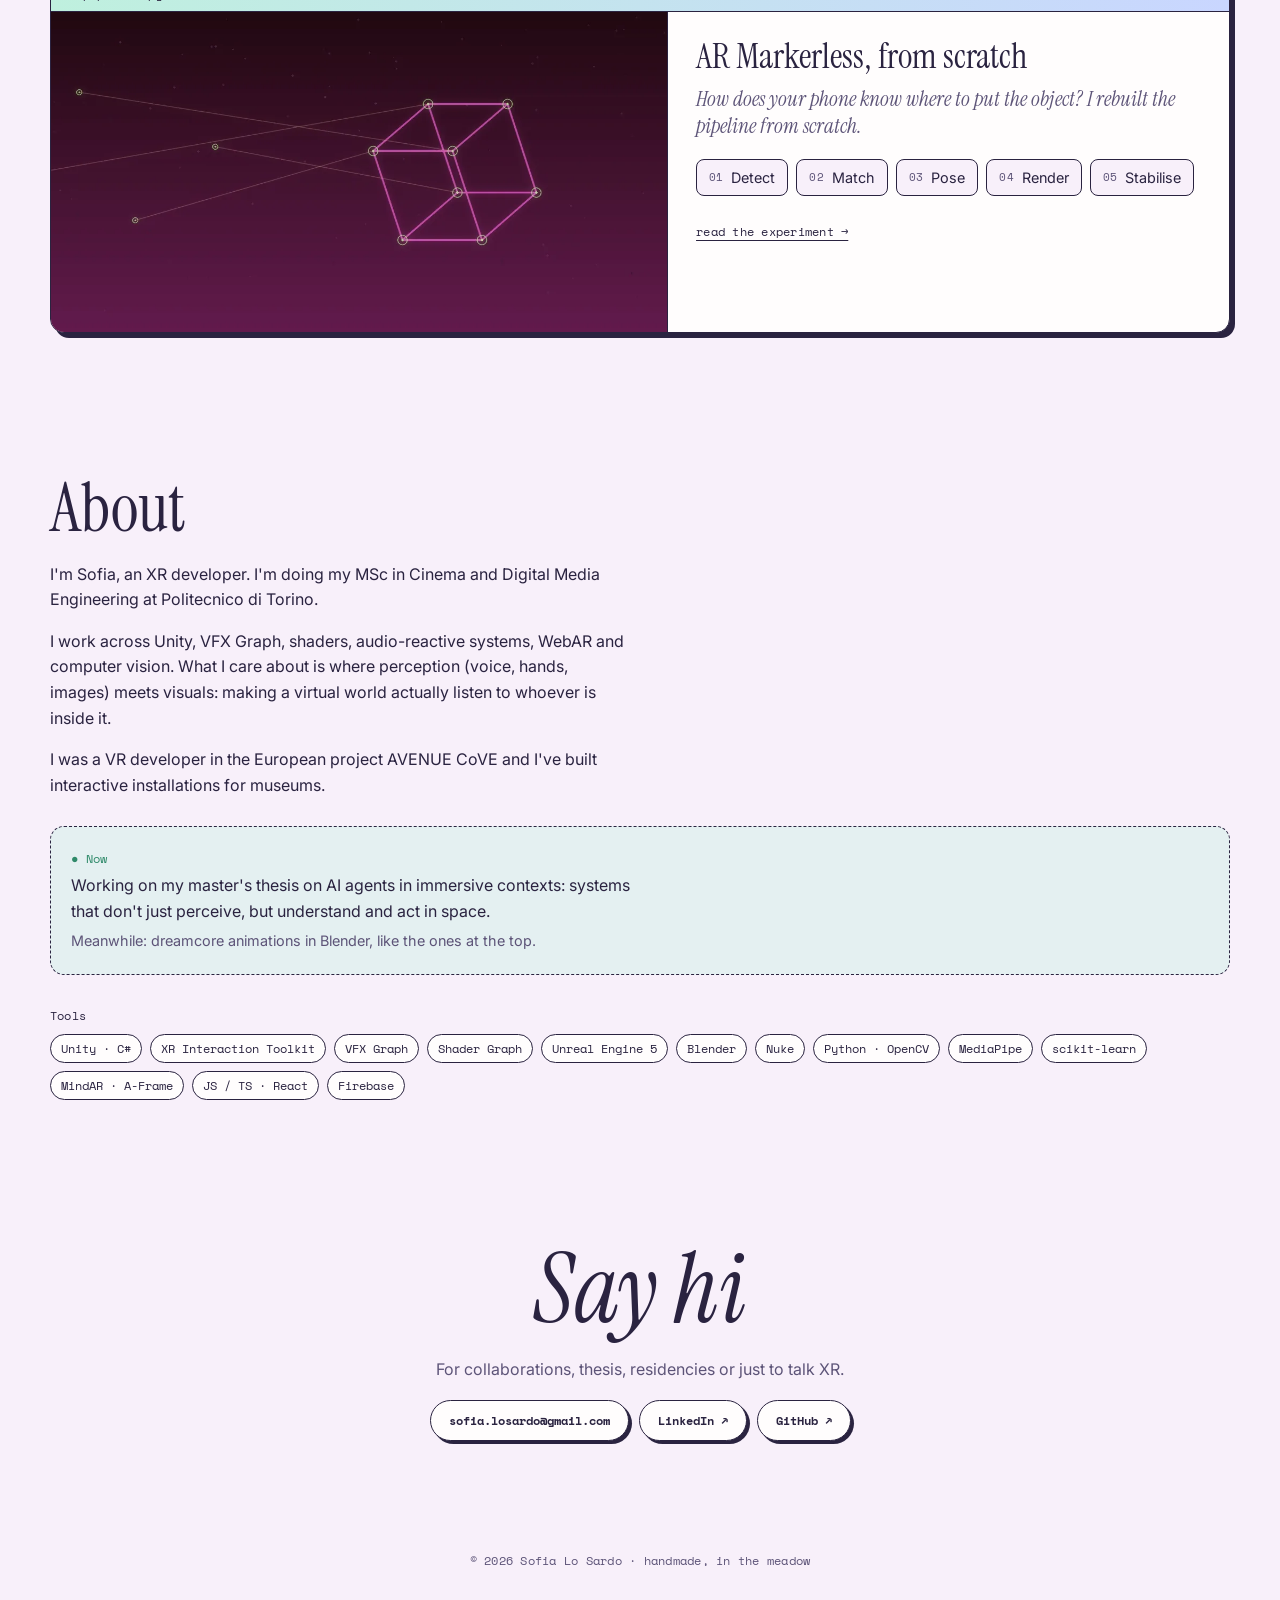
==== commit f14f1577: "Mobile: hero HUD, filtri scorrevoli, card più compatte, contatti grandi, about senza foto vuota, hov" ====
--- a/index.html
+++ b/index.html
@@ -10,7 +10,7 @@
   <link rel="preconnect" href="https://fonts.googleapis.com">
   <link rel="preconnect" href="https://fonts.gstatic.com" crossorigin>
   <link href="https://fonts.googleapis.com/css2?family=Instrument+Serif:ital@0;1&family=Space+Mono:wght@400;700&family=Inter:wght@400;500;600&display=swap" rel="stylesheet">
-  <link rel="stylesheet" href="css/style.css?v=1795447477">
+  <link rel="stylesheet" href="css/style.css?v=1795630267">
 </head>
 <body class="home">
   <header class="nav">
@@ -68,7 +68,7 @@
           <div class="win">
             <div class="win-bar"><span class="mono">sofia.png</span><i></i><i></i><i></i></div>
             <div class="win-body photo-ph">
-              <img src="assets/sofia.jpg" alt="Sofia Lo Sardo" onerror="this.remove()">
+              <img src="assets/sofia.jpg" alt="Sofia Lo Sardo" onerror="this.closest('.about-grid').classList.add('no-photo')">
             </div>
           </div>
         </div>
@@ -105,9 +105,9 @@
 
   <footer class="footer mono">© <span id="year"></span> Sofia Lo Sardo · <span data-i18n="footer"></span></footer>
 
-  <script src="js/projects.js?v=1795447477"></script>
-  <script src="js/common.js?v=1795447477"></script>
-  <script src="js/home.js?v=1795447477"></script>
-  <script src="js/hero.js?v=1795447477"></script>
+  <script src="js/projects.js?v=1795630267"></script>
+  <script src="js/common.js?v=1795630267"></script>
+  <script src="js/home.js?v=1795630267"></script>
+  <script src="js/hero.js?v=1795630267"></script>
 </body>
 </html>
--- a/css/style.css
+++ b/css/style.css
@@ -122,7 +122,7 @@
 /* ---------- griglia ---------- */
 .grid { display: grid; grid-template-columns: repeat(3, 1fr); gap: 26px; }
 .card { transition: transform .22s, box-shadow .22s; }
-.card:hover { transform: translate(-3px, -3px); box-shadow: 8px 8px 0 var(--line); }
+@media (hover: hover) { .card:hover { transform: translate(-3px, -3px); box-shadow: 8px 8px 0 var(--line); } }
 .card.hidden { display: none !important; }
 .card-cover, .lab-cover, .p-cover {
   position: relative; aspect-ratio: 16 / 10; background-size: cover; overflow: hidden;
@@ -140,7 +140,7 @@
 /* ---------- lab ---------- */
 .lab .section-head h2 em { font-style: italic; }
 .lab-item { transition: transform .22s, box-shadow .22s; }
-.lab-item:hover { transform: translate(-3px, -3px); box-shadow: 8px 8px 0 var(--line); }
+@media (hover: hover) { .lab-item:hover { transform: translate(-3px, -3px); box-shadow: 8px 8px 0 var(--line); } }
 .lab-item .win-bar { background: linear-gradient(90deg, var(--mint), var(--sky)); }
 .lab-body { display: grid; grid-template-columns: 1.1fr 1fr; }
 .lab-cover { aspect-ratio: auto; min-height: 320px; border-bottom: 0; border-right: 1.5px solid var(--line); }
@@ -232,7 +232,7 @@
 .lesson .mono { color: var(--ink-2); }
 
 .next { margin-top: 30px; transition: transform .22s, box-shadow .22s; }
-.next:hover { transform: translate(-3px, -3px); box-shadow: 8px 8px 0 var(--line); }
+@media (hover: hover) { .next:hover { transform: translate(-3px, -3px); box-shadow: 8px 8px 0 var(--line); } }
 .next-body { padding: 18px 20px; }
 .next-body h3 { font-size: 2rem; }
 .next-body p { margin: 6px 0 0; color: var(--ink-2); }
@@ -249,19 +249,79 @@
   .p-cols { grid-template-columns: 1fr; gap: 30px; }
 }
 @media (max-width: 620px) {
-  .nav { gap: 10px; padding-left: 14px; }
-  .nav-links { gap: 10px; }
-  .nav-links a { font-size: .78rem; }
+  .nav { gap: 10px; padding: 6px 6px 6px 14px; top: 10px; width: calc(100% - 20px); }
+  .nav-logo { font-size: 1.2rem; }
+  .nav-links { gap: 12px; }
+  .nav-links a { font-size: .8rem; }
   .nav-links a[href$="contact"] { display: none; }
-  .grid { grid-template-columns: 1fr; }
+  .lang-toggle button { padding: 5px 8px; }
+
+  /* hero */
+  .hero { min-height: 520px; }
+  .hero-content { left: 16px; width: calc(100% - 32px); bottom: 64px; }
+  .hero-body { padding: 16px 18px 18px; }
+  .hero h1 { font-size: clamp(2.6rem, 13vw, 3.4rem); }
+  .hero-role { margin: 10px 0 6px; font-size: .74rem; }
+  .hero-line { font-size: 1rem; margin-bottom: 16px; }
+  .hero-hud { left: 16px; right: 16px; bottom: 14px; justify-content: space-between; }
+  .hero-now { min-width: 0; white-space: nowrap; overflow: hidden; text-overflow: ellipsis; }
+  .hero-sound { flex: none; white-space: nowrap; }
+
+  /* sezioni */
+  .section { width: calc(100% - 32px); padding-top: 76px; }
+  .section-head { margin-bottom: 18px; }
+  .section-head h2, .about-text h2 { font-size: 2.7rem; }
+
+  /* filtri: una riga che scorre in orizzontale */
+  .filters {
+    flex-wrap: nowrap; overflow-x: auto; margin: 0 -16px 22px; padding: 2px 16px 6px;
+    scrollbar-width: none; -webkit-overflow-scrolling: touch;
+  }
+  .filters::-webkit-scrollbar { display: none; }
+  .chip { flex: none; padding: 8px 14px; }
+
+  /* griglia */
+  .grid { grid-template-columns: 1fr; gap: 22px; }
+  .win { box-shadow: 4px 4px 0 var(--line); }
+  .card-cover { aspect-ratio: 16 / 9; }
+  .card-body { padding: 12px 14px 14px; }
+  .card h3 { font-size: 1.45rem; }
+  .card p { font-size: .9rem; margin: 4px 0 10px; }
+
+  /* lab */
+  .lab-cover { min-height: 0; aspect-ratio: 16 / 9; }
+  .lab-text { padding: 18px 18px 20px; }
+  .lab-text h3 { font-size: 1.8rem; }
+  .lab-q { font-size: 1.12rem; margin: 8px 0 16px; }
+  .pipeline li { font-size: .82rem; padding: 5px 10px; }
+
+  /* about */
+  .about-grid { gap: 28px; }
+  .about-photo .win { max-width: 240px; margin: 0 auto; }
+  .about-text h3 { margin-top: 26px; }
+
+  /* contatti: bottoni grandi, uno sotto l'altro */
+  .contact { padding-bottom: 50px; }
+  .contact-links { flex-direction: column; align-items: stretch; max-width: 340px; margin: 18px auto 0; }
+  .pill { text-align: center; padding: 13px 18px; }
+
+  /* pagina progetto */
+  .p { width: calc(100% - 32px); padding-top: 86px; }
+  .back { margin-bottom: 18px; }
+  .p-cover { margin: 22px 0; aspect-ratio: 16 / 10; }
+  .meta { grid-template-columns: 1fr; margin-bottom: 34px; }
+  .meta > div { border-right: 0; border-bottom: 1.5px solid var(--line); padding: 10px 14px; }
+  .meta > div:last-child { border-bottom: 0; }
+  .meta dt { margin-bottom: 2px; }
+  .lead { font-size: 1rem; }
   .gallery { grid-template-columns: 1fr; }
-  .meta { grid-template-columns: 1fr; }
-  .meta > div { border-right: 0; border-bottom: 1.5px solid var(--line); }
-  .meta > div:last-child { border-bottom: 0; }
-  .hero-content { bottom: 6vh; }
-  .hero-body { padding: 16px 18px 18px; }
-  .hero-content { bottom: 70px; }
-  .hero-hud { left: 20px; right: auto; bottom: 16px; }
+  .hood summary { flex-wrap: wrap; }
+  .hood-hint { display: none; }
+  .hood-body { padding: 18px 16px 20px; }
+  .hood-intro { font-size: 1.2rem; }
+  .step { grid-template-columns: 30px 1fr; gap: 6px; padding: 12px 14px; }
+  table { font-size: .8rem; }
+  th, td { padding: 8px; min-width: 110px; }
 }
 @media (prefers-reduced-motion: reduce) {
   html { scroll-behavior: auto; }
@@ -270,3 +330,7 @@
 
 .p-video { aspect-ratio: 16 / 9; background: #000; }
 .p-video video { width: 100%; height: 100%; display: block; object-fit: cover; }
+
+/* about senza foto: niente riquadro vuoto */
+.about-grid.no-photo { grid-template-columns: 1fr; }
+.about-grid.no-photo .about-photo { display: none; }
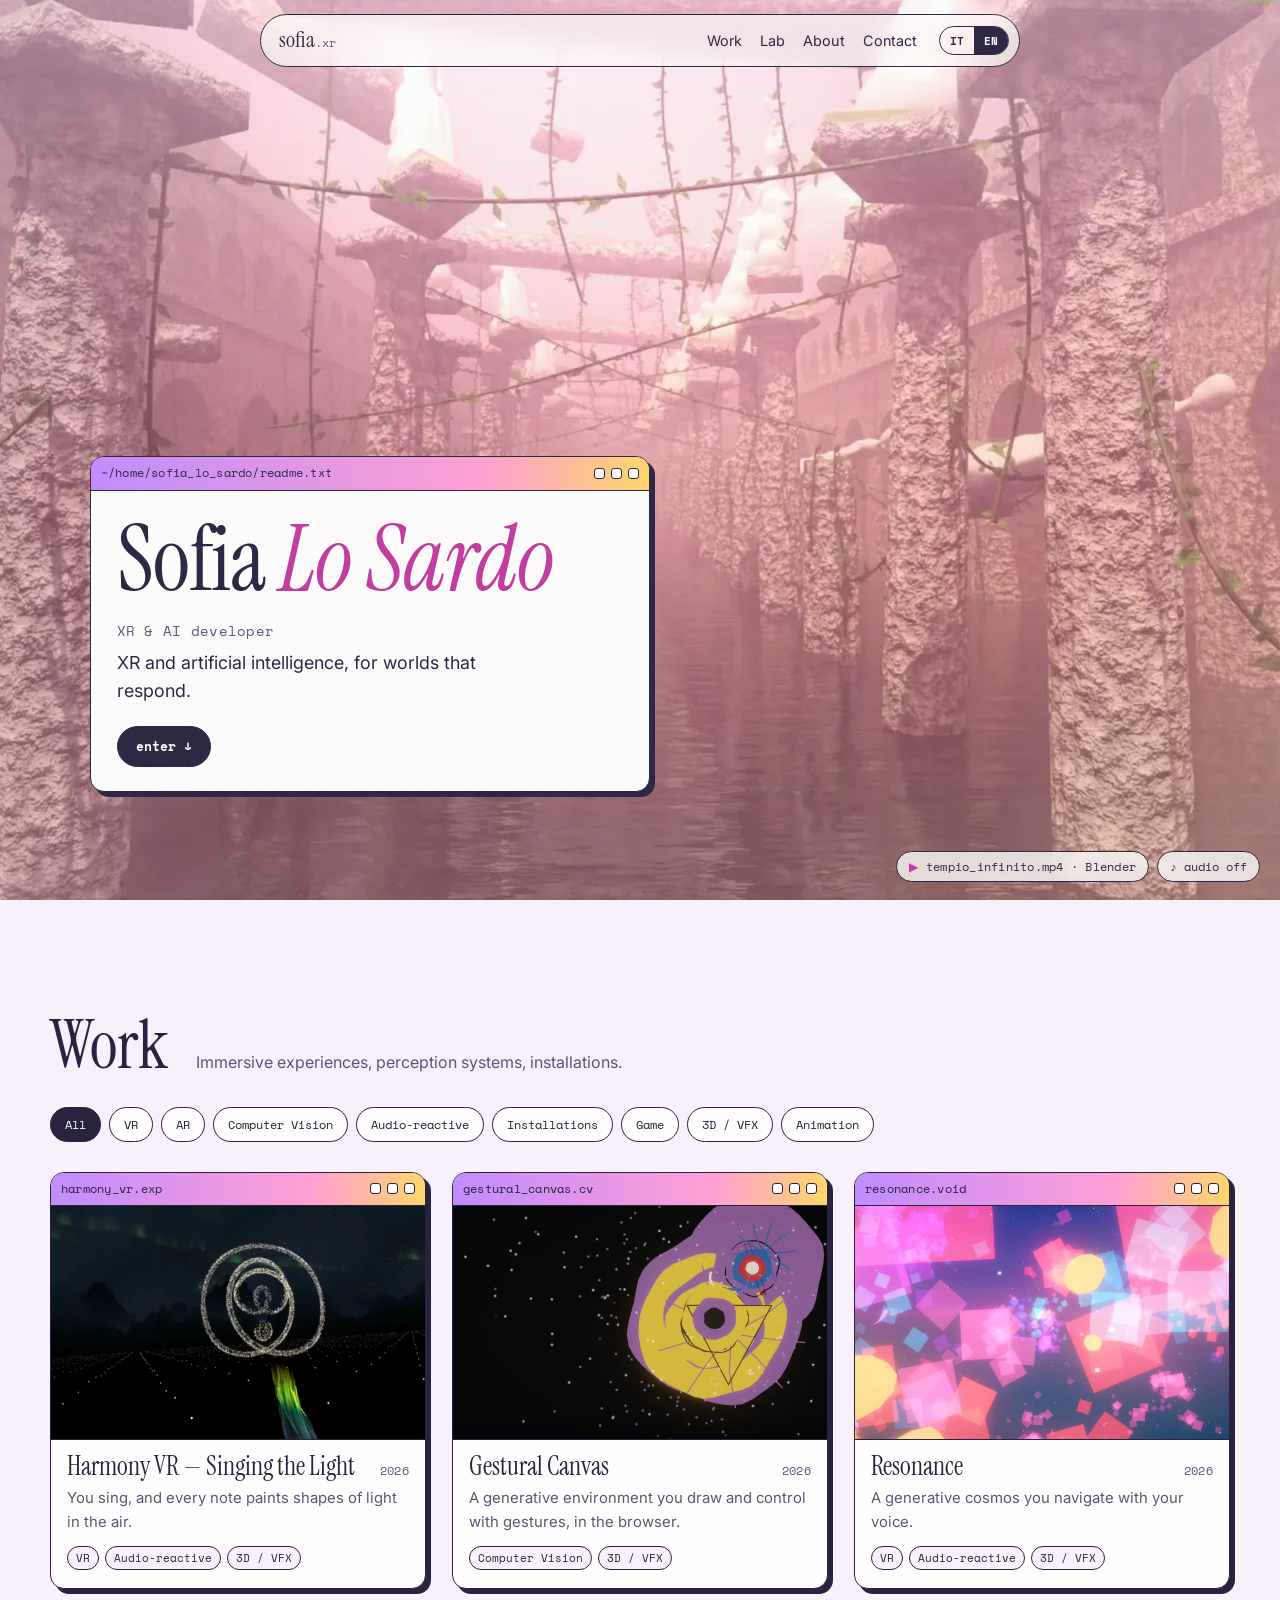
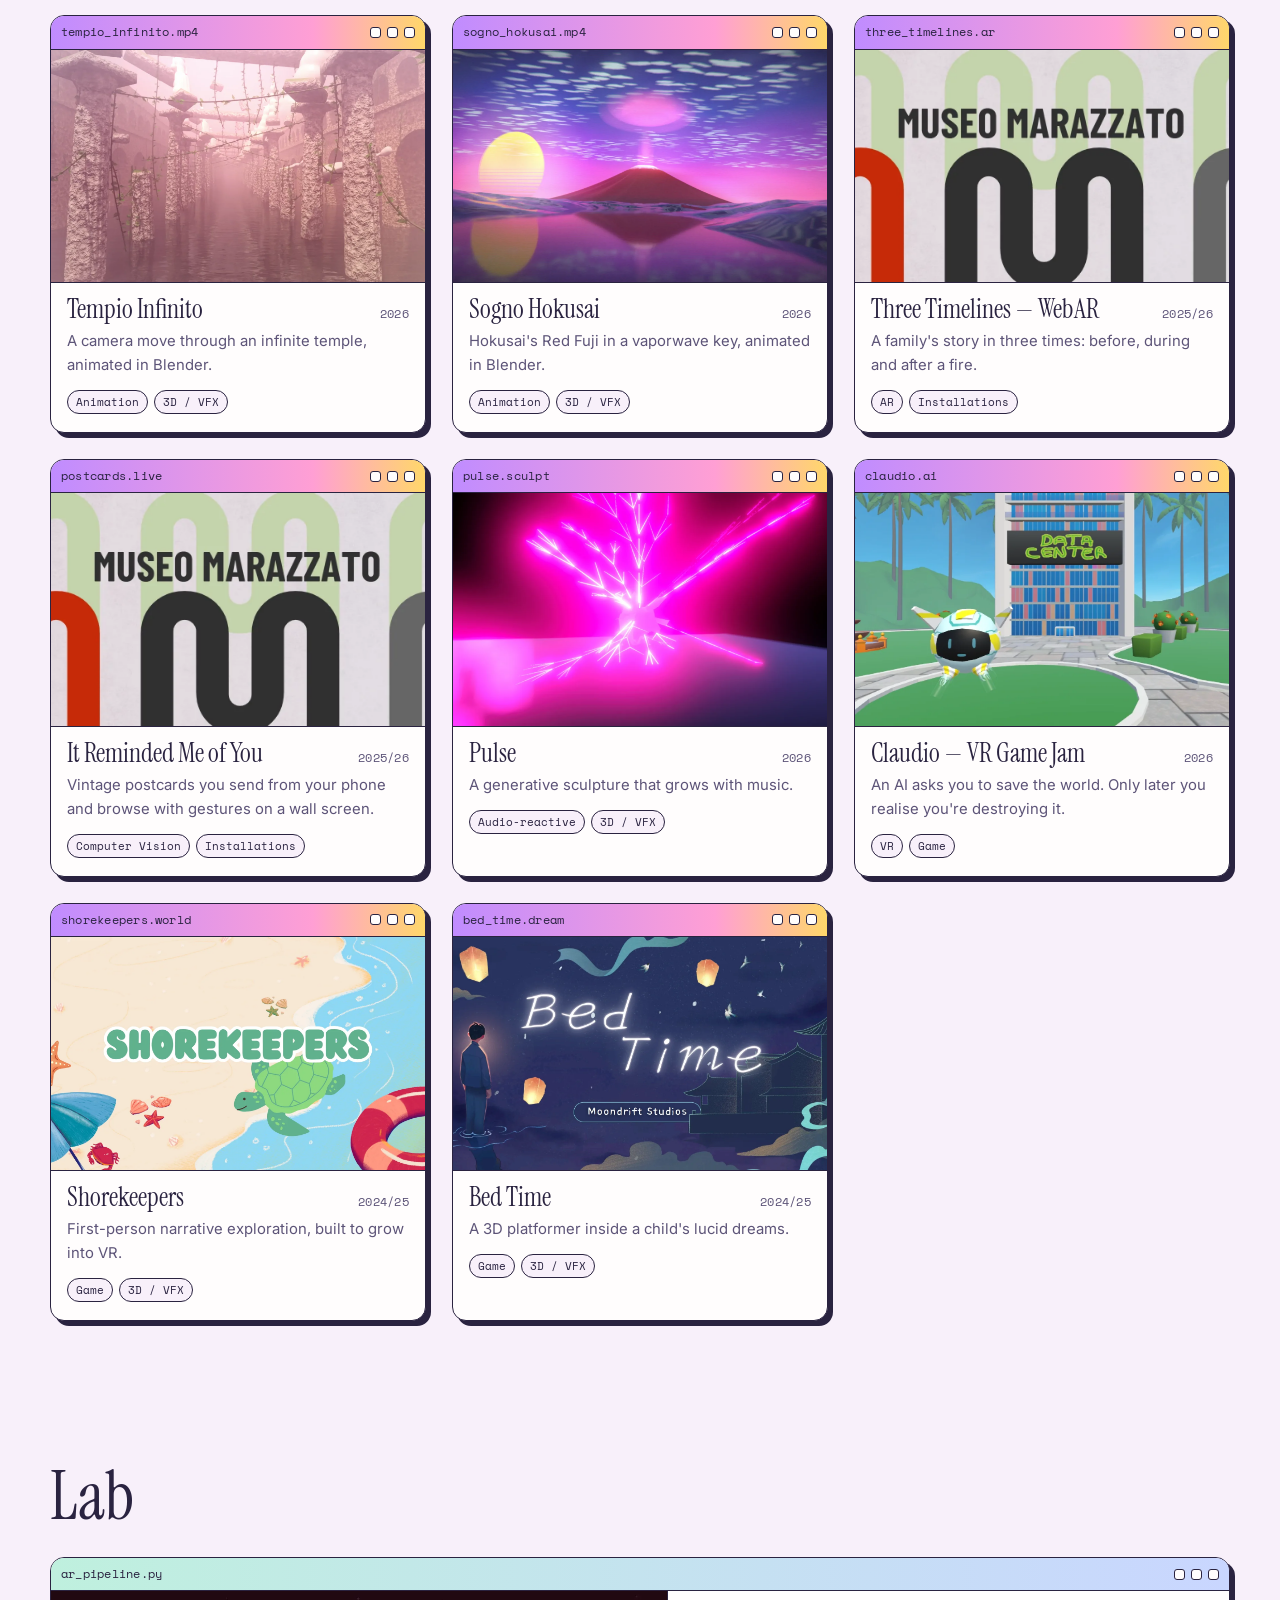
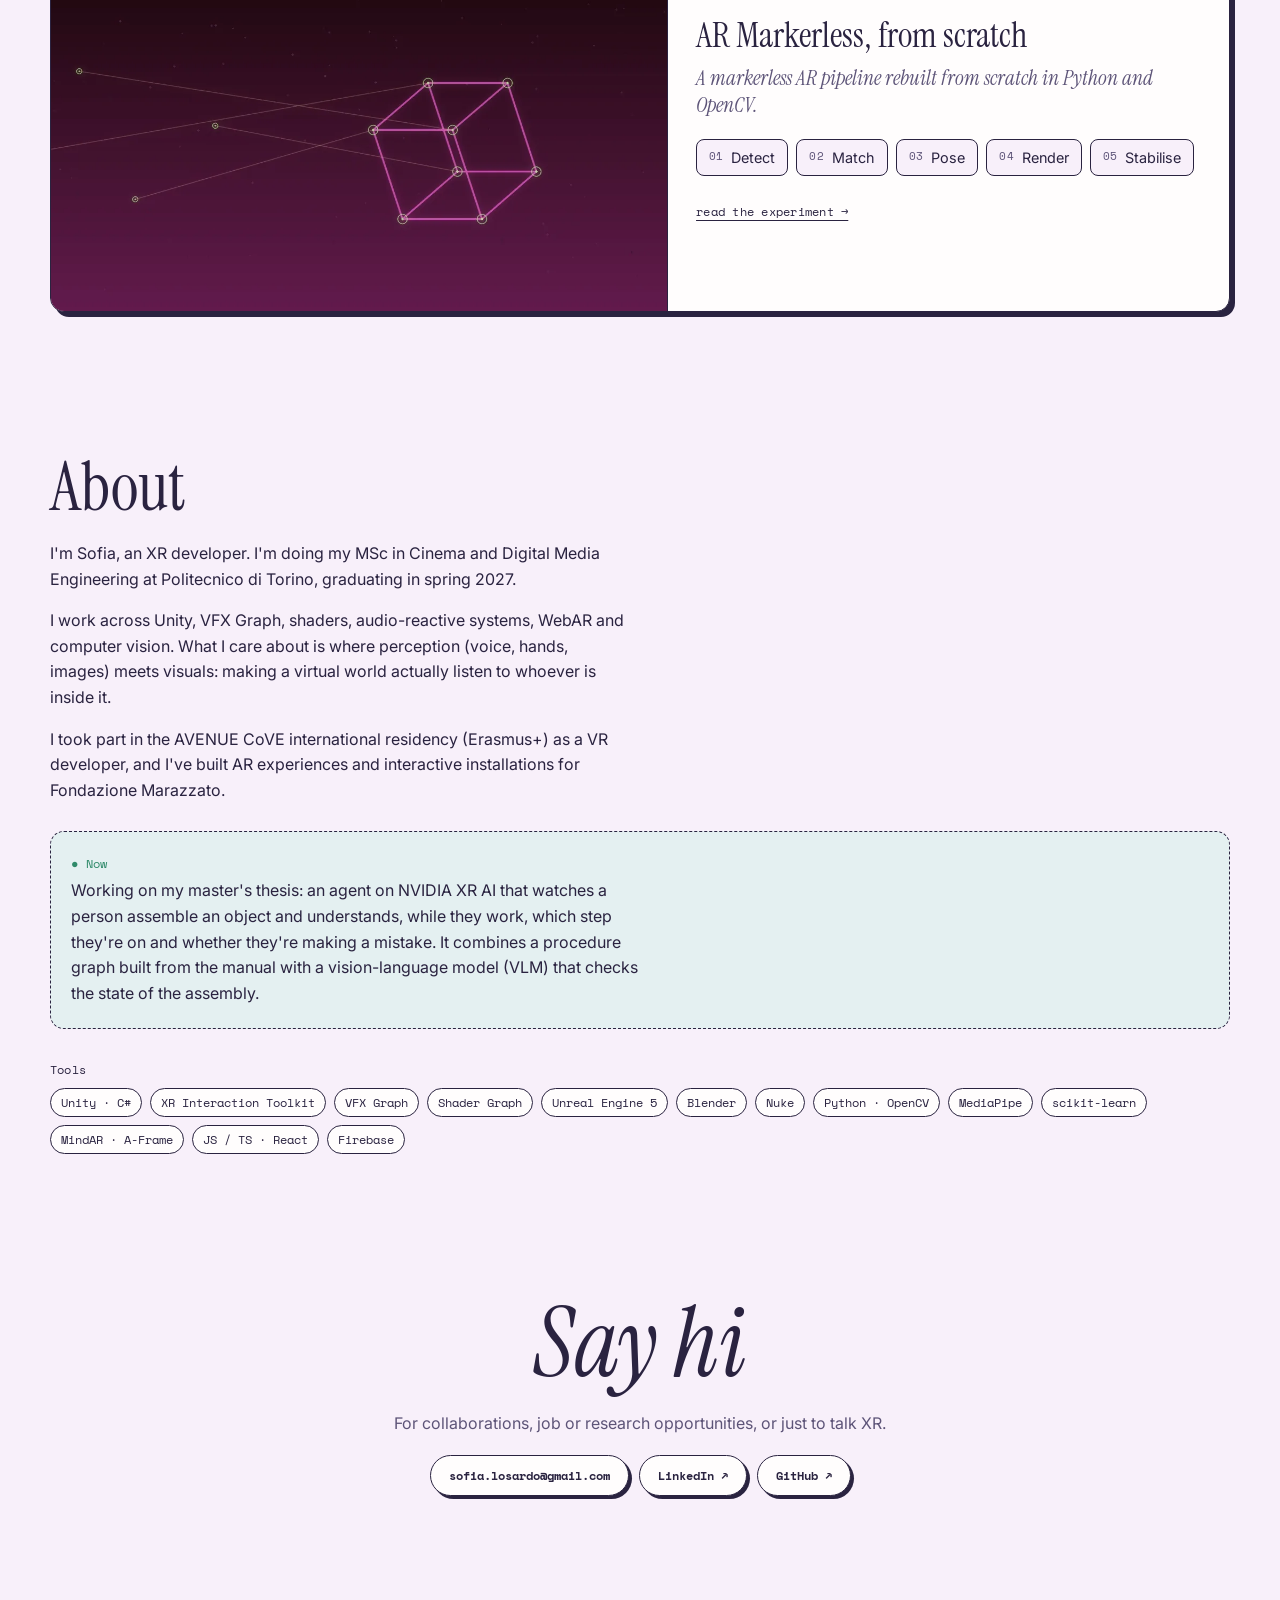
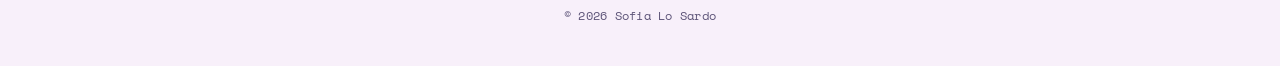
==== commit 9b622a31: "Revisione testi: hero XR & AI, about, tesi, progetti (IT/EN) Co-Authored-By: Claude Opus 5.5 <norepl" ====
--- a/index.html
+++ b/index.html
@@ -3,14 +3,14 @@
 <head>
   <meta charset="utf-8">
   <meta name="viewport" content="width=device-width, initial-scale=1">
-  <title>Sofia Lo Sardo — XR Developer</title>
-  <meta name="description" content="Sofia Lo Sardo — XR developer & creative technologist. VR, AR, computer vision, audio-reactive systems.">
-  <meta property="og:title" content="Sofia Lo Sardo — XR Developer">
-  <meta property="og:description" content="Systems that listen to voices, hands and images — and worlds that respond.">
+  <title>Sofia Lo Sardo — XR & AI Developer</title>
+  <meta name="description" content="Sofia Lo Sardo — XR & AI developer. VR, AR, computer vision, AI agents for immersive experiences.">
+  <meta property="og:title" content="Sofia Lo Sardo — XR & AI Developer">
+  <meta property="og:description" content="XR and artificial intelligence, for worlds that respond.">
   <link rel="preconnect" href="https://fonts.googleapis.com">
   <link rel="preconnect" href="https://fonts.gstatic.com" crossorigin>
   <link href="https://fonts.googleapis.com/css2?family=Instrument+Serif:ital@0;1&family=Space+Mono:wght@400;700&family=Inter:wght@400;500;600&display=swap" rel="stylesheet">
-  <link rel="stylesheet" href="css/style.css?v=1795630267">
+  <link rel="stylesheet" href="css/style.css?v=1795631646">
 </head>
 <body class="home">
   <header class="nav">
@@ -33,7 +33,7 @@
       <div class="win-bar"><span class="mono">~/home/sofia_lo_sardo/readme.txt</span><i></i><i></i><i></i></div>
       <div class="hero-body">
         <h1>Sofia <em>Lo&nbsp;Sardo</em></h1>
-        <p class="hero-role mono" data-i18n="hero.role">XR developer & creative technologist</p>
+        <p class="hero-role mono" data-i18n="hero.role">XR &amp; AI developer</p>
         <p class="hero-line" data-i18n="hero.line"></p>
         <a class="hero-cta" href="#work"><span data-i18n="hero.cta">entra</span> ↓</a>
       </div>
@@ -57,8 +57,7 @@
     <section class="section lab" id="lab">
       <div class="section-head">
         <h2 data-i18n="lab.title">Lab</h2>
-        <p data-i18n="lab.sub"></p>
-      </div>
+              </div>
       <div id="lab-list"></div>
     </section>
 
@@ -80,8 +79,7 @@
           <div class="now">
             <p class="mono now-label">● <span data-i18n="now.title">Ora</span></p>
             <p data-i18n="now.p"></p>
-            <p class="now-small" data-i18n="now.anim"></p>
-          </div>
+            </div>
           <h3 class="mono" data-i18n="skills.title">Strumenti</h3>
           <ul class="skills">
             <li>Unity · C#</li><li>XR Interaction Toolkit</li><li>VFX Graph</li><li>Shader Graph</li>
@@ -103,11 +101,11 @@
     </section>
   </main>
 
-  <footer class="footer mono">© <span id="year"></span> Sofia Lo Sardo · <span data-i18n="footer"></span></footer>
+  <footer class="footer mono">© <span id="year"></span> Sofia Lo Sardo</footer>
 
-  <script src="js/projects.js?v=1795630267"></script>
-  <script src="js/common.js?v=1795630267"></script>
-  <script src="js/home.js?v=1795630267"></script>
-  <script src="js/hero.js?v=1795630267"></script>
+  <script src="js/projects.js?v=1795631646"></script>
+  <script src="js/common.js?v=1795631646"></script>
+  <script src="js/home.js?v=1795631646"></script>
+  <script src="js/hero.js?v=1795631646"></script>
 </body>
 </html>
